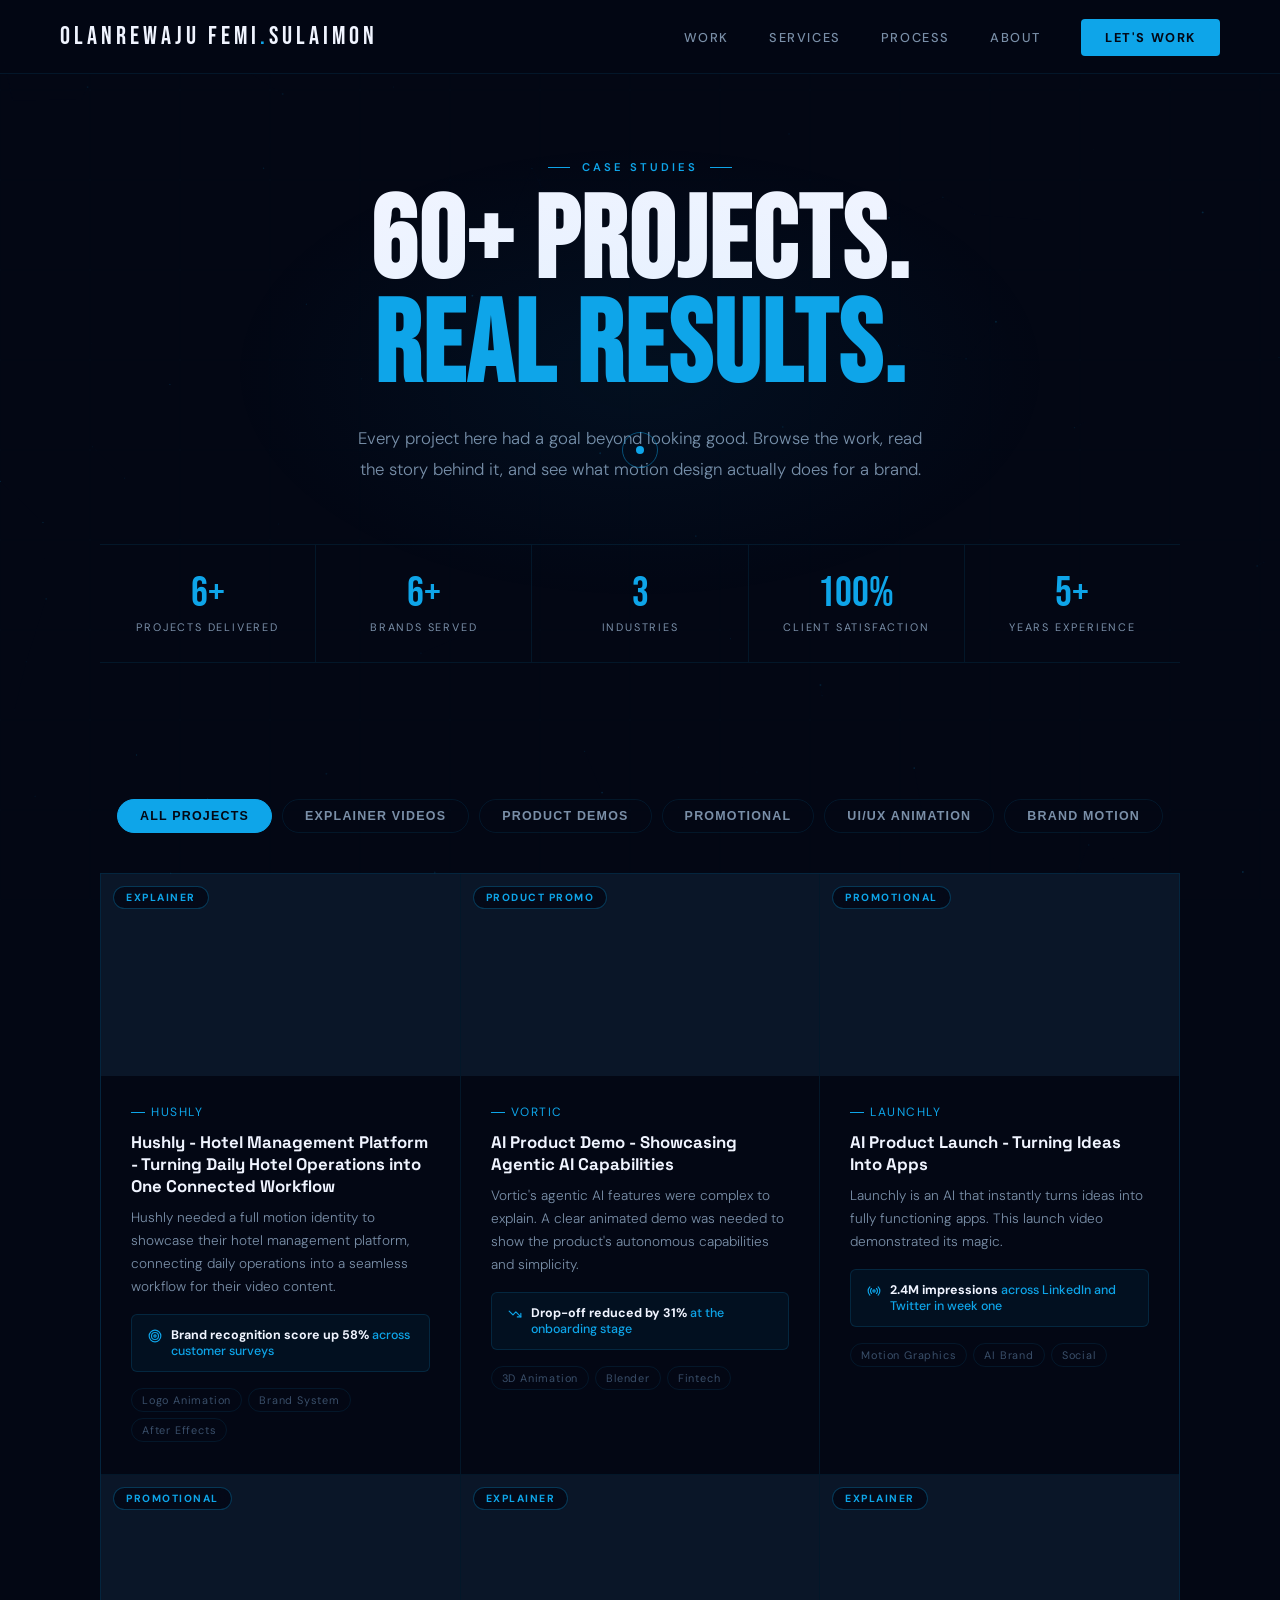
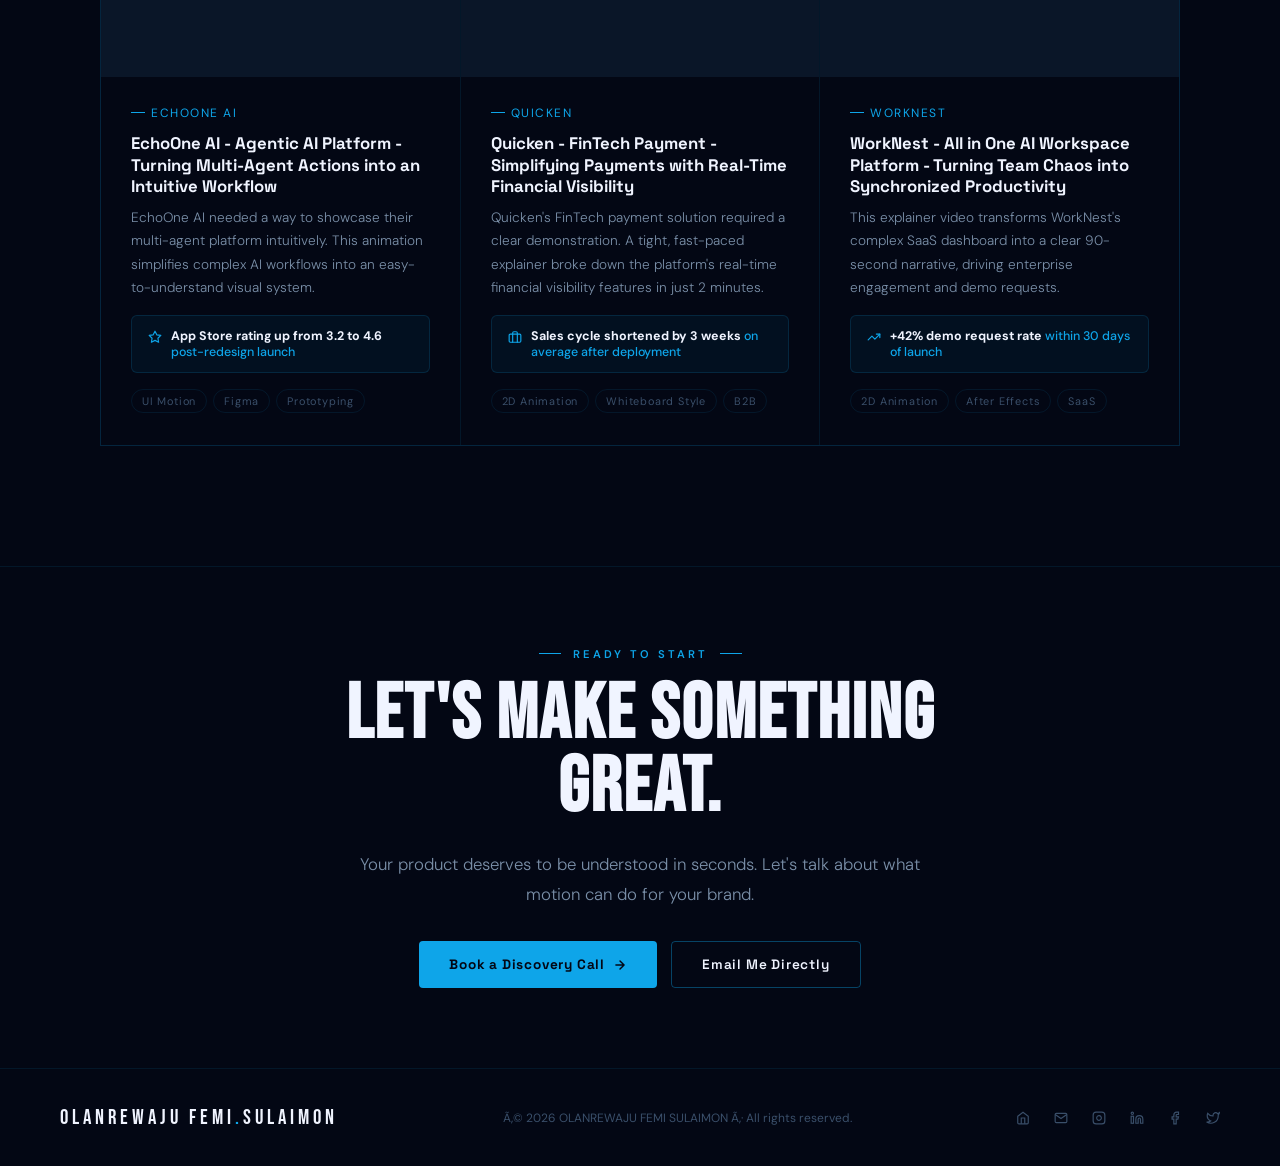
==== portfolio/index.html @ 584c46ac "Fix mojibake encoding characters across the site" ====
<!DOCTYPE html>
<html lang="en">

<head>
  <meta charset="UTF-8">
  <meta name="viewport" content="width=device-width, initial-scale=1.0">
  <title>MOTION GRAPHICS PORTFOLIO Ã¢â‚¬” OLANREWAJU FEMI SULAIMON | LAGOS, NIGERIA & AFRICA 2D & 3D ANIMATION CASE STUDIES</title>
  <meta name="description"
    content="Explore 60+ motion graphics projects by OLANREWAJU FEMI SULAIMON in Lagos, Nigeria and Africa. Case studies for explainer videos, product demos, UI/UX animation, and brand motion design for Fintech, SaaS, and AI companies.">
  <meta name="keywords"
    content="motion graphics portfolio Lagos, motion graphics portfolio Nigeria, motion graphics portfolio Africa, 2D animation, 3D animation, motion graphics for Fintech, motion graphics for SaaS, brand motion design, explainer videos, product demos, UI/UX animation">
  <meta name="author" content="OLANREWAJU FEMI SULAIMON">
  <meta name="robots" content="index, follow">
  <meta name="geo.region" content="NG-LAG">
  <meta name="geo.placename" content="Lagos, Nigeria">
  <link rel="canonical" href="https://lanrysot.github.io/literate-dollop/portfolio.html">
  <link rel="shortcut icon" href="./IMG_4387.PNG" type="image/x-icon">
  <link rel="dns-prefetch" href="//www.youtube.com">
  <link rel="dns-prefetch" href="//lanrysot.github.io/literate-dollop">
  <link rel="stylesheet" href="project-css.css?v=7">

  <!-- Open Graph / Facebook -->
  <meta property="og:type" content="website">
  <meta property="og:url" content="https://lanrysot.github.io/literate-dollop/portfolio.html">
  <meta property="og:title" content="MOTION GRAPHICS PORTFOLIO Ã¢â‚¬” OLANREWAJU FEMI SULAIMON | LAGOS, NIGERIA & AFRICA">
  <meta property="og:description"
    content="Explore 60+ motion graphics projects by OLANREWAJU FEMI SULAIMON in Lagos, Nigeria and Africa. Case studies for Fintech, SaaS, and AI brands.">
  <meta property="og:site_name" content="OLANREWAJU FEMI SULAIMON">
  <meta property="og:image" content="https://lanrysot.github.io/literate-dollop/IMG_4387.PNG">

  <!-- Twitter -->
  <meta property="twitter:card" content="summary_large_image">
  <meta property="twitter:url" content="https://lanrysot.github.io/literate-dollop/portfolio.html">
  <meta property="twitter:title" content="MOTION GRAPHICS PORTFOLIO Ã¢â‚¬” OLANREWAJU FEMI SULAIMON | LAGOS, NIGERIA & AFRICA">
  <meta property="twitter:description"
    content="Explore 60+ motion graphics case studies by OLANREWAJU FEMI SULAIMON, Lagos Nigeria and Africa. 2D & 3D animation for Fintech, SaaS, and AI brands.">
  <meta property="twitter:image" content="https://lanrysot.github.io/literate-dollop/IMG_4387.PNG">
  <meta property="twitter:site" content="@olanrewajusulaimon">
  <script type="application/ld+json">
  {
    "@context": "https://schema.org",
    "@type": "CollectionPage",
    "name": "Motion Graphics Portfolio Ã¢â‚¬” OLANREWAJU FEMI SULAIMON",
    "url": "https://lanrysot.github.io/literate-dollop/portfolio.html",
    "description": "Explore 60+ motion graphics projects by OLANREWAJU FEMI SULAIMON in Lagos, Nigeria and Africa. Case studies for explainer videos, product demos, UI/UX animation, and brand motion design for Fintech, SaaS, and AI companies."
  }
  </script>
</head>

<body>

  <div id="cd"></div>
  <div id="cr"></div>
  <canvas id="bgc"></canvas>

  <!-- NAV -->
  <nav>
    <a class='logo' href='/'>OLANREWAJU FEMI<em>.</em>SULAIMON</a>
    <ul class="nav-ul">
      <li><a href='/#work'>Work</a></li>
      <li><a href='/#services'>Services</a></li>
      <li><a href='/#process'>Process</a></li>
      <li><a href='/#about'>About</a></li>
      <li><a class='ncta' href='/#cta'>Let's Work</a></li>
    </ul>
    <button class="mobile-menu-btn" id="mobileMenuBtn">
      <span></span>
      <span></span>
      <span></span>
    </button>
  </nav>

  <!-- MOBILE MENU -->
  <div class="mobile-menu" id="mobileMenu">
    <div class="mobile-menu-inner">
      <a class='mobile-logo' href='/'>OLANREWAJU FEMI<em>.</em>SULAIMON</a>
      <ul class="mobile-nav-ul">
        <li><a href='/#work'>Work</a></li>
        <li><a href='/#services'>Services</a></li>
        <li><a href='/#process'>Process</a></li>
        <li><a href='/#about'>About</a></li>
        <li><a class='ncta' href='/#cta'>Let's Work</a></li>
      </ul>
    </div>
  </div>

  <!-- HERO -->
  <section id="phero">
    <div class="wrap">
      <div class="eye rv">Case Studies</div>
      <h1 class="phero-h rv d1">60+ Projects.<br><span class="ac">Real Results.</span></h1>
      <p class="phero-sub rv d2">Every project here had a goal beyond looking good. Browse the work, read the story
        behind it, and see what motion design actually does for a brand.</p>
      <div class="pstats rv d3">
        <div class="pstat"><span class="pstat-n" data-to="6" data-suf="+">0+</span><span class="pstat-l">Projects
            Delivered</span></div>
        <div class="pstat"><span class="pstat-n" data-to="6" data-suf="+">0+</span><span class="pstat-l">Brands
            Served</span></div>
        <div class="pstat"><span class="pstat-n" data-to="3" data-suf="">0</span><span class="pstat-l">Industries</span>
        </div>
        <div class="pstat"><span class="pstat-n" data-to="100" data-suf="%">0%</span><span class="pstat-l">Client
            Satisfaction</span></div>
        <div class="pstat"><span class="pstat-n" data-to="5" data-suf="+">0+</span><span class="pstat-l">Years
            Experience</span></div>
      </div>
    </div>
  </section>

  <!-- FILTERS -->
  <section id="filters">
    <div class="wrap">
      <div class="filter-row">
        <button class="ftag on" data-filter="all">All Projects</button>
        <button class="ftag" data-filter="explainer">Explainer Videos</button>
        <button class="ftag" data-filter="product">Product Demos</button>
        <button class="ftag" data-filter="promo">Promotional</button>
        <button class="ftag" data-filter="uiux">UI/UX Animation</button>
        <button class="ftag" data-filter="brand">Brand Motion</button>
      </div>
    </div>
  </section>

  <!-- GRID -->
  <section id="pgrid">
    <div class="wrap">
      <div class="grid" id="cardGrid">

        <!-- CARD 1 -->
        <div class="pcard rv" data-cat="explainer" data-id="0">
          <div class="pcard-thumb">
            <iframe width="100%" height="100%" src="https://www.youtube.com/embed/8qqgFdPYB-8"
              title="OLANREWAJU FEMI SULAIMON Motion Graphics Project" frameborder="0"
              allow="accelerometer; autoplay; clipboard-write; encrypted-media; gyroscope; picture-in-picture; web-share"
              allowfullscreen></iframe>
            <span class="pcard-cat">Explainer</span>
            <div class="pcard-overlay">
              <div class="view-btn">View Case Study <svg width="14" height="14" viewBox="0 0 24 24" fill="none"
                  stroke="currentColor" stroke-width="2.5" stroke-linecap="round" stroke-linejoin="round">
                  <path d="M5 12h14M12 5l7 7-7 7" />
                </svg></div>
            </div>
          </div>
          <div class="pcard-body">
            <p class="pcard-client">Hushly</p>
            <h3 class="pcard-title">Hushly - Hotel Management Platform - Turning Daily Hotel Operations into One Connected Workflow</h3>
            <p class="pcard-desc">Hushly needed a full motion identity to showcase their hotel management platform, connecting daily operations into a seamless workflow for their video content.</p>
            <div class="pcard-result"><svg viewBox="0 0 24 24" width="14" height="14" fill="none" stroke="currentColor"
                stroke-width="2" stroke-linecap="round" stroke-linejoin="round">
                <circle cx="12" cy="12" r="10" />
                <circle cx="12" cy="12" r="6" />
                <circle cx="12" cy="12" r="2" />
              </svg><span><strong>Brand recognition score up 58%</strong> across customer surveys</span></div>
            <div class="pcard-tags"><span class="ptag">Logo Animation</span><span class="ptag">Brand System</span><span
                class="ptag">After Effects</span></div>
          </div>
        </div>

        <!-- CARD 2 -->
        <div class="pcard rv d1" data-cat="product" data-id="1">
          <div class="pcard-thumb">
            <iframe width="100%" height="100%" src="https://www.youtube.com/embed/qTlMXHLpK5s"
              title="OLANREWAJU FEMI SULAIMON Motion Graphics Project" frameborder="0"
              allow="accelerometer; autoplay; clipboard-write; encrypted-media; gyroscope; picture-in-picture; web-share"
              allowfullscreen></iframe>
            <span class="pcard-cat">Product Promo</span>
            <div class="pcard-overlay">
              <div class="view-btn">View Case Study <svg width="14" height="14" viewBox="0 0 24 24" fill="none"
                  stroke="currentColor" stroke-width="2.5" stroke-linecap="round" stroke-linejoin="round">
                  <path d="M5 12h14M12 5l7 7-7 7" />
                </svg></div>
            </div>
          </div>
          <div class="pcard-body">
            <p class="pcard-client">Vortic</p>
            <h3 class="pcard-title">AI Product Demo - Showcasing Agentic AI Capabilities</h3>
            <p class="pcard-desc">Vortic's agentic AI features were complex to explain. A clear animated demo was needed to show the product's autonomous capabilities and simplicity.</p>
            <div class="pcard-result"><svg viewBox="0 0 24 24" width="14" height="14" fill="none" stroke="currentColor"
                stroke-width="2" stroke-linecap="round" stroke-linejoin="round">
                <polyline points="22 17 13.5 8.5 8.5 13.5 2 7" />
                <polyline points="16 17 22 17 22 11" />
              </svg><span><strong>Drop-off reduced by 31%</strong> at the onboarding stage</span></div>
            <div class="pcard-tags"><span class="ptag">3D Animation</span><span class="ptag">Blender</span><span
                class="ptag">Fintech</span></div>
          </div>
        </div>

        <!-- CARD 3 -->
        <div class="pcard rv d2" data-cat="promo" data-id="2">
          <div class="pcard-thumb">
            <iframe width="100%" height="100%" src="https://www.youtube.com/embed/GgAtYsD3Xbo"
              title="OLANREWAJU FEMI SULAIMON Motion Graphics Project" frameborder="0"
              allow="accelerometer; autoplay; clipboard-write; encrypted-media; gyroscope; picture-in-picture; web-share"
              allowfullscreen></iframe>
            <span class="pcard-cat">Promotional</span>
            <div class="pcard-overlay">
              <div class="view-btn">View Case Study <svg width="14" height="14" viewBox="0 0 24 24" fill="none"
                  stroke="currentColor" stroke-width="2.5" stroke-linecap="round" stroke-linejoin="round">
                  <path d="M5 12h14M12 5l7 7-7 7" />
                </svg></div>
            </div>
          </div>
          <div class="pcard-body">
            <p class="pcard-client">Launchly</p>
            <h3 class="pcard-title">AI Product Launch - Turning Ideas Into Apps</h3>
            <p class="pcard-desc">Launchly is an AI that instantly turns ideas into fully functioning apps. This launch video demonstrated its magic.</p>
            <div class="pcard-result"><svg viewBox="0 0 24 24" width="14" height="14" fill="none" stroke="currentColor"
                stroke-width="2" stroke-linecap="round" stroke-linejoin="round">
                <circle cx="12" cy="12" r="2" />
                <path
                  d="M16.24 7.76a6 6 0 0 1 0 8.49m-8.48-.01a6 6 0 0 1 0-8.49m11.31-2.82a10 10 0 0 1 0 14.14m-14.14 0a10 10 0 0 1 0-14.14" />
              </svg><span><strong>2.4M impressions</strong> across LinkedIn and Twitter in week one</span></div>
            <div class="pcard-tags"><span class="ptag">Motion Graphics</span><span class="ptag">AI Brand</span><span
                class="ptag">Social</span></div>
          </div>
        </div>

        <!-- CARD 4 -->
        <div class="pcard rv d3" data-cat="promo" data-id="3">
          <div class="pcard-thumb">
            <iframe width="100%" height="100%" src="https://www.youtube.com/embed/sg-ql8fGzgY"
              title="OLANREWAJU FEMI SULAIMON Motion Graphics Project" frameborder="0"
              allow="accelerometer; autoplay; clipboard-write; encrypted-media; gyroscope; picture-in-picture; web-share"
              allowfullscreen></iframe>
            <span class="pcard-cat">Promotional</span>
            <div class="pcard-overlay">
              <div class="view-btn">View Case Study <svg width="14" height="14" viewBox="0 0 24 24" fill="none"
                  stroke="currentColor" stroke-width="2.5" stroke-linecap="round" stroke-linejoin="round">
                  <path d="M5 12h14M12 5l7 7-7 7" />
                </svg></div>
            </div>
          </div>
          <div class="pcard-body">
            <p class="pcard-client">EchoOne AI</p>
            <h3 class="pcard-title">EchoOne AI - Agentic AI Platform - Turning Multi-Agent Actions into an Intuitive Workflow</h3>
            <p class="pcard-desc">EchoOne AI needed a way to showcase their multi-agent platform intuitively. This animation simplifies complex AI workflows into an easy-to-understand visual system.</p>
            <div class="pcard-result"><svg viewBox="0 0 24 24" width="14" height="14" fill="none" stroke="currentColor"
                stroke-width="2" stroke-linecap="round" stroke-linejoin="round">
                <polygon
                  points="12 2 15.09 8.26 22 9.27 17 14.14 18.18 21.02 12 17.77 5.82 21.02 7 14.14 2 9.27 8.91 8.26 12 2" />
              </svg><span><strong>App Store rating up from 3.2 to 4.6</strong> post-redesign launch</span></div>
            <div class="pcard-tags"><span class="ptag">UI Motion</span><span class="ptag">Figma</span><span
                class="ptag">Prototyping</span></div>
          </div>
        </div>

        <!-- CARD 5 -->
        <div class="pcard rv d4" data-cat="explainer" data-id="4">
          <div class="pcard-thumb">
            <iframe width="100%" height="100%" src="https://www.youtube.com/embed/6MFHlMs1VDI"
              title="OLANREWAJU FEMI SULAIMON Motion Graphics Project" frameborder="0"
              allow="accelerometer; autoplay; clipboard-write; encrypted-media; gyroscope; picture-in-picture; web-share"
              allowfullscreen></iframe>
            <span class="pcard-cat">Explainer</span>
            <div class="pcard-overlay">
              <div class="view-btn">View Case Study <svg width="14" height="14" viewBox="0 0 24 24" fill="none"
                  stroke="currentColor" stroke-width="2.5" stroke-linecap="round" stroke-linejoin="round">
                  <path d="M5 12h14M12 5l7 7-7 7" />
                </svg></div>
            </div>
          </div>
          <div class="pcard-body">
            <p class="pcard-client">Quicken</p>
            <h3 class="pcard-title">Quicken - FinTech Payment - Simplifying Payments with Real-Time Financial Visibility</h3>
            <p class="pcard-desc">Quicken's FinTech payment solution required a clear demonstration. A tight, fast-paced explainer broke down the platform's real-time financial visibility features in just 2 minutes.</p>
            <div class="pcard-result"><svg viewBox="0 0 24 24" width="14" height="14" fill="none" stroke="currentColor"
                stroke-width="2" stroke-linecap="round" stroke-linejoin="round">
                <rect x="2" y="7" width="20" height="14" rx="2" />
                <path d="M16 21V5a2 2 0 0 0-2-2h-4a2 2 0 0 0-2 2v16" />
              </svg><span><strong>Sales cycle shortened by 3 weeks</strong> on average after deployment</span></div>
            <div class="pcard-tags"><span class="ptag">2D Animation</span><span class="ptag">Whiteboard
                Style</span><span class="ptag">B2B</span></div>
          </div>
        </div>

        <!-- CARD 6 -->
        <div class="pcard rv d5" data-cat="explainer" data-id="5">
          <div class="pcard-thumb">
            <iframe width="100%" height="100%" src="https://www.youtube.com/embed/YomVRgUijFU"
              title="OLANREWAJU FEMI SULAIMON Motion Graphics Project" frameborder="0"
              allow="accelerometer; autoplay; clipboard-write; encrypted-media; gyroscope; picture-in-picture; web-share"
              allowfullscreen></iframe>
            <span class="pcard-cat">Explainer</span>
            <div class="pcard-overlay">
              <div class="view-btn">View Case Study <svg width="14" height="14" viewBox="0 0 24 24" fill="none"
                  stroke="currentColor" stroke-width="2.5" stroke-linecap="round" stroke-linejoin="round">
                  <path d="M5 12h14M12 5l7 7-7 7" />
                </svg></div>
            </div>
          </div>
          <div class="pcard-body">
            <p class="pcard-client">WorkNest</p>
            <h3 class="pcard-title">WorkNest - All in One AI Workspace Platform - Turning Team Chaos into Synchronized Productivity</h3>
            <p class="pcard-desc">This explainer video transforms WorkNest's complex SaaS dashboard into a clear
              90-second
              narrative, driving enterprise engagement and demo requests.</p>
            <div class="pcard-result"><svg viewBox="0 0 24 24" width="14" height="14" fill="none" stroke="currentColor"
                stroke-width="2" stroke-linecap="round" stroke-linejoin="round">
                <polyline points="22 7 13.5 15.5 8.5 10.5 2 17" />
                <polyline points="16 7 22 7 22 13" />
              </svg><span><strong>+42% demo request rate</strong> within 30 days of launch</span></div>
            <div class="pcard-tags"><span class="ptag">2D Animation</span><span class="ptag">After Effects</span><span
                class="ptag">SaaS</span></div>
          </div>
        </div>

      </div>
    </div>
    </div>
  </section>

  <!-- CTA STRIP -->
  <section style="position:relative;z-index:10;padding:80px 0;text-align:center;border-top:1px solid var(--b)">
    <div class="wrap">
      <div class="eye rv">Ready to Start</div>
      <h2 class="rv d1"
        style="font-family:'Bebas Neue',Impact,sans-serif;font-size:clamp(3rem,6vw,6rem);line-height:.95;letter-spacing:2px;margin:18px 0 24px">
        Let's make something<br><span class="ac">great.</span></h2>
      <p class="rv d2"
        style="font-size:1.05rem;color:var(--tm);max-width:580px;margin:0 auto 32px;line-height:1.8;font-weight:300;">
        Your product deserves to be understood in seconds. Let's talk about what motion can do for your brand.</p>
      <div class="rv d3" style="display:flex;gap:14px;justify-content:center;flex-wrap:wrap">
        <a href="https://cal.com/OLANREWAJU-SULAIMON" target="_blank" class="btn-p">
          Book a Discovery Call
          <svg width="14" height="14" viewBox="0 0 24 24" fill="none" stroke="currentColor" stroke-width="2.5"
            stroke-linecap="round" stroke-linejoin="round">
            <path d="M5 12h14M12 5l7 7-7 7" />
          </svg>
        </a>
        <a href="mailto:olanrewajusulaimon3@gmail.com" class="btn-g">Email Me Directly</a>
      </div>
    </div>
  </section>

  <footer>
    <a href="OLANREWAJU-SULAIMON.html" class="flogo">OLANREWAJU FEMI<em>.</em>SULAIMON</a>
    <p class="fcopy">Ã‚© 2026 OLANREWAJU FEMI SULAIMON Ã‚· All rights reserved.</p>

    <div class="flinks">
      <a href='/' title='Home'>
        <svg width="14" height="14" viewBox="0 0 24 24" fill="none" stroke="currentColor" stroke-width="2">
          <path d="M3 9l9-7 9 7v11a2 2 0 0 1-2 2H5a2 2 0 0 1-2-2z" />
          <polyline points="9,22 9,12 15,12 15,22" />
        </svg>
      </a>
      <a href="mailto:olanrewajusulaimon3@gmail.com" title="Email">
        <svg width="14" height="14" viewBox="0 0 24 24" fill="none" stroke="currentColor" stroke-width="2">
          <path d="M4 4h16c1.1 0 2 .9 2 2v12c0 1.1-.9 2-2 2H4c-1.1 0-2-.9-2-2V6c0-1.1.9-2 2-2z" />
          <polyline points="22,6 12,13 2,6" />
        </svg>
      </a>
      <a href="https://www.instagram.com/OLANREWAJU SULAIMON_/" target="_blank" title="Instagram">
        <svg width="14" height="14" viewBox="0 0 24 24" fill="none" stroke="currentColor" stroke-width="2">
          <rect x="2" y="2" width="20" height="20" rx="5" ry="5" />
          <path d="m16 11.37A4 4 0 1112.63 8 4 4 0 0116 11.37z" />
          <line x1="17.5" y1="6.5" x2="17.51" y2="6.5" />
        </svg>
      </a>
      <a href="https://ng.linkedin.com/in/OLANREWAJU-SULAIMON-ab044a273" target="_blank" title="LinkedIn">
        <svg width="14" height="14" viewBox="0 0 24 24" fill="none" stroke="currentColor" stroke-width="2">
          <path d="M16 8a6 6 0 0 1 6 6v7h-4v-7a2 2 0 0 0-2-2 2 2 0 0 0-2 2v7h-4v-7a6 6 0 0 1 6-6z" />
          <rect x="2" y="9" width="4" height="12" />
          <circle cx="4" cy="4" r="2" />
        </svg>
      </a>
      <a href="https://www.facebook.com/100069894327069/" target="_blank" title="Facebook">
        <svg width="14" height="14" viewBox="0 0 24 24" fill="none" stroke="currentColor" stroke-width="2">
          <path d="M18 2h-3a5 5 0 0 0-5 5v3H7v4h3v8h4v-8h3l1-4h-4V7a1 1 0 0 1 1-1h3z" />
        </svg>
      </a>
      <a href="https://x.com/OLANREWAJU SULAIMON_" target="_blank" title="Twitter">
        <svg width="14" height="14" viewBox="0 0 24 24" fill="none" stroke="currentColor" stroke-width="2">
          <path
            d="M23 3a10.9 10.9 0 0 1-3.14 1.53 4.48 4.48 0 0 0-7.86 3v1A10.66 10.66 0 0 1 3 4s-4 9 5 13a11.64 11.64 0 0 1-7 2c9 5 20 0 20-11.5a4.5 4.5 0 0 0-.08-.83A7.72 7.72 0 0 0 23 3z" />
        </svg>
      </a>
    </div>



  </footer>

  <!-- CASE STUDY MODAL -->
  <div id="modal-bg">
    <div id="modal">
      <button class="modal-close" id="modalClose">
        <svg viewBox="0 0 24 24">
          <line x1="18" y1="6" x2="6" y2="18" />
          <line x1="6" y1="6" x2="18" y2="18" />
        </svg>
      </button>
      <div class="modal-visual" id="modalVisual">
        <span class="mvc tl"></span><span class="mvc tr"></span>
        <span class="mvc bl"></span><span class="mvc br"></span>
        <div class="modal-vis-ph" id="modalVisPh">
          <div class="modal-play" id="modalPlay">
            <svg viewBox="0 0 24 24">
              <polygon points="5 3 19 12 5 21 5 3" />
            </svg>
          </div>
          <p class="modal-vis-label">Project Preview Ã¢â‚¬” Replace with actual video</p>
        </div>
      </div>
      <div class="modal-content">
        <div class="modal-cat-row">
          <span class="modal-cat" id="mCat">Category</span>
          <span class="modal-client-tag" id="mClient">Client</span>
        </div>
        <h2 class="modal-title" id="mTitle">Project Title</h2>
        <p class="modal-tagline" id="mTagline">Project description</p>
        <div class="modal-grid" id="mSections"></div>

        <div class="ba-wrap">
          <p class="ba-title">Before &amp; After</p>
          <div class="ba-grid">
            <div class="ba-card before">
              <div class="ba-head"><svg viewBox="0 0 24 24">
                  <circle cx="12" cy="12" r="10" />
                  <line x1="15" y1="9" x2="9" y2="15" />
                  <line x1="9" y1="9" x2="15" y2="15" />
                </svg>Before</div>
              <p class="ba-text" id="mBefore">Ã¢â‚¬”</p>
            </div>
            <div class="ba-card after">
              <div class="ba-head"><svg viewBox="0 0 24 24">
                  <polyline points="20 6 9 17 4 12" />
                </svg>After</div>
              <p class="ba-text" id="mAfter">Ã¢â‚¬”</p>
            </div>
          </div>
        </div>

        <div class="results-wrap">
          <p class="ba-title">Key Results</p>
          <div class="results-grid" id="mResults"></div>
        </div>

        <div style="margin-bottom:24px">
          <p class="ba-title">Tools Used</p>
          <div class="tools-row" id="mTools"></div>
        </div>

        <div class="modal-footer">
          <a href="https://cal.com/OLANREWAJU-SULAIMON" target="_blank" class="btn-p">
            Book a Call Now
            <svg width="14" height="14" viewBox="0 0 24 24" fill="none" stroke="currentColor" stroke-width="2.5"
              stroke-linecap="round" stroke-linejoin="round">
              <path d="M18 13v6a2 2 0 01-2 2H5a2 2 0 01-2-2V8a2 2 0 012-2h6M15 3h6v6M10 14L21 3" />
            </svg>
          </a>
          <!-- <a href="mailto:olanrewajusulaimon3@gmail.com" class="btn-g">Start a Similar Project</a> -->
        </div>
      </div>
    </div>
  </div>

  <script src="./project-script.js?v=5" defer></script>
</body>

</html>
---- portfolio/project-css.css ----
@import url('https://fonts.googleapis.com/css2?family=Bebas+Neue&family=Space+Grotesk:wght@400;500;600;700&family=DM+Sans:wght@300;400;500&display=swap');

:root {
  --bg: #030714;
  --bg2: #0a1628;
  --bg3: #071122;
  --ac: #0ea5e9;
  --acg: rgba(14, 165, 233, .12);
  --acgs: rgba(14, 165, 233, .3);
  --tp: #f0f4ff;
  --tm: #7a8fa8;
  --td: #3a4f6a;
  --b: rgba(14, 165, 233, .1);
  --bh: rgba(14, 165, 233, .38);
}

*,
*::before,
*::after {
  margin: 0;
  padding: 0;
  box-sizing: border-box
}

html {
  scroll-behavior: smooth
}

body {
  background: var(--bg);
  color: var(--tp);
  font-family: 'DM Sans', 'Segoe UI', system-ui, sans-serif;
  overflow-x: hidden;
  cursor: none
}

body::before {
  content: '';
  display: block;
  position: fixed;
  top: 0;
  left: 0;
  width: 100%;
  height: 100%;
  opacity: .7;

  background: url('./noise.webp');
  background-repeat: repeat;
  background-size: 257px auto;
  pointer-events: none;
  z-index: 999;
}

/* CURSOR */
#cd {
  width: 8px;
  height: 8px;
  background: var(--ac);
  border-radius: 50%;
  position: fixed;
  top: 0;
  left: 0;
  pointer-events: none;
  z-index: 9999;
  will-change: transform
}

#cr {
  width: 36px;
  height: 36px;
  border: 1.5px solid rgba(14, 165, 233, .45);
  border-radius: 50%;
  position: fixed;
  top: 0;
  left: 0;
  pointer-events: none;
  z-index: 9998;
  will-change: transform;
  transition: width .25s, height .25s, border-color .25s
}

#cr.big {
  width: 58px;
  height: 58px;
  border-color: var(--ac)
}

/* CANVAS */
#bgc {
  position: fixed;
  inset: 0;
  z-index: 0;
  pointer-events: none;
  opacity: .5
}

/* NAV */
nav {
  position: fixed;
  top: 0;
  left: 0;
  right: 0;
  z-index: 200;
  padding: 22px 60px;
  display: flex;
  align-items: center;
  justify-content: space-between;
  background: rgba(3, 7, 20, .92);
  backdrop-filter: blur(18px);
  border-bottom: 1px solid var(--b)
}

.logo {
  font-family: 'Bebas Neue', Impact, sans-serif;
  font-size: 1.55rem;
  letter-spacing: 4px;
  color: var(--tp);
  text-decoration: none
}

.logo em {
  color: var(--ac);
  font-style: normal
}

.nav-ul {
  display: flex;
  gap: 40px;
  list-style: none;
  align-items: center
}

.nav-ul a {
  color: var(--tm);
  text-decoration: none;
  font-size: .8rem;
  font-weight: 500;
  letter-spacing: 1.6px;
  text-transform: uppercase;
  transition: color .25s;
  position: relative
}

.nav-ul a::after {
  content: '';
  position: absolute;
  bottom: -4px;
  left: 0;
  right: 0;
  height: 1px;
  background: var(--ac);
  transform: scaleX(0);
  transition: transform .25s
}

.nav-ul a:hover,
.nav-ul a.active {
  color: var(--tp)
}

.nav-ul a:hover::after,
.nav-ul a.active::after {
  transform: scaleX(1)
}

.ncta {
  background: var(--ac) !important;
  color: #030714 !important;
  padding: 10px 24px !important;
  border-radius: 4px;
  font-weight: 700 !important
}

/* MOBILE MENU */
.mobile-menu-btn {
  display: none;
  flex-direction: column;
  gap: 4px;
  background: none;
  border: none;
  cursor: pointer;
  padding: 8px;
  z-index: 201;
}

.mobile-menu-btn span {
  width: 24px;
  height: 2px;
  background: var(--tp);
  transition: all 0.3s ease;
  transform-origin: center;
}

.mobile-menu-btn.active span:nth-child(1) {
  transform: rotate(45deg) translate(6px, 6px);
}

.mobile-menu-btn.active span:nth-child(2) {
  opacity: 0;
}

.mobile-menu-btn.active span:nth-child(3) {
  transform: rotate(-45deg) translate(6px, -6px);
}

.mobile-menu {
  position: fixed;
  top: 0;
  left: 0;
  width: 100%;
  height: 100vh;
  background: rgba(3, 7, 20, .98);
  backdrop-filter: blur(20px);
  z-index: 199;
  display: flex;
  align-items: center;
  justify-content: center;
  transform: translateX(100%);
  transition: transform 0.4s cubic-bezier(0.4, 0, 0.2, 1);
  opacity: 0;
  visibility: hidden;
}

.mobile-menu.active {
  transform: translateX(0);
  opacity: 1;
  visibility: visible;
}

.mobile-menu-inner {
  text-align: center;
  max-width: 300px;
  width: 100%;
}

.mobile-logo {
  font-family: 'Bebas Neue', Impact, sans-serif;
  font-size: 2rem;
  letter-spacing: 4px;
  color: var(--tp);
  text-decoration: none;
  margin-bottom: 40px;
  display: block;
  animation: slideDown 0.5s ease-out 0.2s both;
}

.mobile-logo em {
  color: var(--ac);
  font-style: normal;
}

.mobile-nav-ul {
  list-style: none;
  padding: 0;
}

.mobile-nav-ul li {
  margin: 20px 0;
  animation: slideIn 0.5s ease-out both;
}

.mobile-nav-ul li:nth-child(1) {
  animation-delay: 0.3s;
}

.mobile-nav-ul li:nth-child(2) {
  animation-delay: 0.4s;
}

.mobile-nav-ul li:nth-child(3) {
  animation-delay: 0.5s;
}

.mobile-nav-ul li:nth-child(4) {
  animation-delay: 0.6s;
}

.mobile-nav-ul li:nth-child(5) {
  animation-delay: 0.7s;
}

.mobile-nav-ul a {
  color: var(--tm);
  text-decoration: none;
  font-size: 1.1rem;
  font-weight: 500;
  letter-spacing: 1px;
  text-transform: uppercase;
  transition: color 0.3s ease;
  position: relative;
  display: inline-block;
}

.mobile-nav-ul a:hover,
.mobile-nav-ul a.active {
  color: var(--tp);
}

.mobile-nav-ul a::after {
  content: '';
  position: absolute;
  bottom: -4px;
  left: 0;
  right: 0;
  height: 2px;
  background: var(--ac);
  transform: scaleX(0);
  transition: transform 0.3s ease;
}

.mobile-nav-ul a:hover::after,
.mobile-nav-ul a.active::after {
  transform: scaleX(1);
}

.mobile-nav-ul .ncta {
  background: var(--ac);
  color: #030714;
  padding: 12px 28px;
  border-radius: 6px;
  font-weight: 700;
  margin-top: 20px;
  display: inline-block;
}

@keyframes slideDown {
  from {
    opacity: 0;
    transform: translateY(-30px);
  }

  to {
    opacity: 1;
    transform: translateY(0);
  }
}

@keyframes slideIn {
  from {
    opacity: 0;
    transform: translateX(-20px);
  }

  to {
    opacity: 1;
    transform: translateX(0);
  }
}

.ncta:hover {
  box-shadow: 0 0 26px rgba(14, 165, 233, .55) !important
}

.ncta::after {
  display: none !important
}

/* LAYOUT */
.wrap {
  max-width: 1200px;
  margin: 0 auto;
  padding: 0 60px
}

/* HERO BANNER */
#phero {
  position: relative;
  z-index: 10;
  padding: 160px 0 80px;
  text-align: center;
  overflow: hidden
}

#phero::before {
  content: '';
  position: absolute;
  width: 900px;
  height: 500px;
  background: radial-gradient(ellipse, rgba(14, 165, 233, .06), transparent 65%);
  top: 50%;
  left: 50%;
  transform: translate(-50%, -50%);
  pointer-events: none
}

.eye {
  font-size: .7rem;
  font-weight: 600;
  letter-spacing: 3px;
  text-transform: uppercase;
  color: var(--ac);
  display: flex;
  align-items: center;
  justify-content: center;
  gap: 12px;
  margin-bottom: 18px
}

.eye::before {
  content: '';
  width: 22px;
  height: 1px;
  background: var(--ac)
}

.eye::after {
  content: '';
  width: 22px;
  height: 1px;
  background: var(--ac)
}

.phero-h {
  font-family: 'Bebas Neue', Impact, sans-serif;
  font-size: clamp(4rem, 9vw, 9rem);
  line-height: .9;
  letter-spacing: 2px;
  color: var(--tp);
  margin-bottom: 24px
}

.phero-h .ac {
  color: var(--ac)
}

.phero-sub {
  font-size: 1.05rem;
  color: var(--tm);
  max-width: 580px;
  margin: 0 auto;
  line-height: 1.8;
  font-weight: 300
}

/* STATS STRIP */
.pstats {
  display: flex;
  gap: 0;
  border-top: 1px solid var(--b);
  border-bottom: 1px solid var(--b);
  margin-top: 60px;
  position: relative;
  z-index: 10
}

.pstat {
  flex: 1;
  padding: 28px 20px;
  text-align: center;
  border-right: 1px solid var(--b)
}

.pstat:last-child {
  border-right: none
}

.pstat-n {
  font-family: 'Bebas Neue', Impact, sans-serif;
  font-size: 2.6rem;
  color: var(--ac);
  line-height: 1;
  display: block
}

.pstat-l {
  font-size: .68rem;
  color: var(--tm);
  letter-spacing: 1.8px;
  text-transform: uppercase;
  margin-top: 6px;
  display: block
}

/* FILTERS */
#filters {
  position: relative;
  z-index: 10;
  padding: 56px 0 40px
}

.filter-row {
  display: flex;
  gap: 10px;
  flex-wrap: wrap;
  align-items: center;
  justify-content: center
}

.ftag {
  padding: 9px 22px;
  border: 1px solid var(--b);
  border-radius: 100px;
  font-size: .78rem;
  font-weight: 600;
  letter-spacing: 1px;
  color: var(--tm);
  background: transparent;
  cursor: none;
  transition: all .25s;
  letter-spacing: 1.2px;
  text-transform: uppercase
}

.ftag:hover {
  border-color: var(--bh);
  color: var(--tp)
}

.ftag.on {
  background: var(--ac);
  border-color: var(--ac);
  color: #030714
}

/* GRID */
#pgrid {
  position: relative;
  z-index: 10;
  padding-bottom: 120px
}

.grid {
  display: grid;
  grid-template-columns: repeat(3, 1fr);
  gap: 1px;
  background: var(--b);
  border: 1px solid var(--b)
}

/* PROJECT CARD */
.pcard {
  background: var(--bg);
  position: relative;
  overflow: hidden;
  cursor: none;
  transition: background .35s
}

.pcard:hover {
  background: var(--bg3)
}

.pcard-thumb {
  position: relative;
  aspect-ratio: 16/9;
  overflow: hidden;
  background: var(--bg2)
}

.pcard-thumb-ph {
  position: absolute;
  inset: 0;
  display: flex;
  align-items: center;
  justify-content: center;
  background: linear-gradient(145deg, var(--bg2), var(--bg3))
}

.pcard-thumb-ph::before {
  content: '';
  position: absolute;
  inset: 0;
  background-image: linear-gradient(rgba(14, 165, 233, .03) 1px, transparent 1px), linear-gradient(90deg, rgba(14, 165, 233, .03) 1px, transparent 1px);
  background-size: 40px 40px
}

.thumb-icon {
  width: 52px;
  height: 52px;
  border: 1px solid rgba(14, 165, 233, .2);
  border-radius: 50%;
  display: flex;
  align-items: center;
  justify-content: center;
  position: relative;
  z-index: 1
}

.thumb-icon svg {
  width: 22px;
  height: 22px;
  stroke: var(--ac);
  stroke-width: 1.5;
  fill: none;
  stroke-linecap: round;
  stroke-linejoin: round
}

/* hover overlay */
.pcard-overlay {
  position: absolute;
  inset: 0;
  background: rgba(3, 7, 20, .85);
  display: flex;
  align-items: center;
  justify-content: center;
  opacity: 0;
  transition: opacity .35s;
  backdrop-filter: blur(4px)
}

.pcard:hover .pcard-overlay {
  opacity: 1
}

.view-btn {
  display: inline-flex;
  align-items: center;
  gap: 8px;
  background: var(--ac);
  color: #030714;
  padding: 12px 24px;
  border-radius: 4px;
  font-family: 'Space Grotesk', system-ui, sans-serif;
  font-size: .82rem;
  font-weight: 700;
  letter-spacing: .8px;
  transform: translateY(8px);
  transition: transform .35s
}

.pcard:hover .view-btn {
  transform: translateY(0)
}

/* card category tag */
.pcard-cat {
  position: absolute;
  top: 12px;
  left: 12px;
  z-index: 2;
  padding: 4px 12px;
  border-radius: 100px;
  font-size: .65rem;
  font-weight: 700;
  letter-spacing: 1.5px;
  text-transform: uppercase;
  border: 1px solid rgba(14, 165, 233, .3);
  background: rgba(3, 7, 20, .8);
  color: var(--ac);
  backdrop-filter: blur(8px)
}

/* card body */
.pcard-body {
  padding: 28px 30px 32px
}

.pcard-title {
  font-family: 'Space Grotesk', system-ui, sans-serif;
  font-size: 1.05rem;
  font-weight: 800;
  color: var(--tp);
  margin-bottom: 8px;
  line-height: 1.3
}

.pcard-client {
  font-size: .75rem;
  color: var(--ac);
  letter-spacing: 1.5px;
  text-transform: uppercase;
  margin-bottom: 12px;
  display: flex;
  align-items: center;
  gap: 6px
}

.pcard-client::before {
  content: '';
  width: 14px;
  height: 1px;
  background: var(--ac)
}

.pcard-desc {
  font-size: .85rem;
  color: var(--tm);
  line-height: 1.7;
  font-weight: 300
}

.pcard-result {
  margin-top: 16px;
  padding: 12px 16px;
  background: rgba(14, 165, 233, .06);
  border: 1px solid rgba(14, 165, 233, .15);
  border-radius: 6px;
  font-size: .78rem;
  color: var(--ac);
  font-weight: 500;
  display: flex;
  align-items: flex-start;
  gap: 9px
}

.pcard-result svg {
  width: 14px;
  height: 14px;
  flex-shrink: 0;
  margin-top: 2px
}

.pcard-result strong {
  color: var(--tp)
}

/* tag chips on card */
.pcard-tags {
  display: flex;
  gap: 6px;
  flex-wrap: wrap;
  margin-top: 16px
}

.ptag {
  padding: 4px 10px;
  border: 1px solid var(--b);
  border-radius: 100px;
  font-size: .68rem;
  color: var(--td);
  letter-spacing: .8px
}

/* MODAL */
#modal-bg {
  position: fixed;
  inset: 0;
  z-index: 500;
  background: rgba(3, 7, 20, .92);
  backdrop-filter: blur(12px);
  display: none;
  align-items: flex-start;
  justify-content: center;
  padding: 40px 20px;
  overflow-y: auto
}

#modal-bg.open {
  display: flex
}

#modal {
  background: var(--bg2);
  border: 1px solid var(--bh);
  border-radius: 16px;
  width: 100%;
  max-width: 900px;
  position: relative;
  overflow: hidden;
  animation: mopen .4s cubic-bezier(.16, 1, .3, 1)
}

@keyframes mopen {
  from {
    opacity: 0;
    transform: translateY(24px)
  }

  to {
    opacity: 1;
    transform: none
  }
}

.modal-close {
  position: absolute;
  top: 20px;
  right: 20px;
  z-index: 10;
  width: 40px;
  height: 40px;
  border: 1px solid var(--bh);
  border-radius: 50%;
  display: flex;
  align-items: center;
  justify-content: center;
  background: var(--bg3);
  cursor: none;
  transition: background .25s, border-color .25s
}

.modal-close:hover {
  background: var(--ac);
  border-color: var(--ac)
}

.modal-close svg {
  width: 16px;
  height: 16px;
  stroke: var(--tm);
  stroke-width: 2;
  fill: none;
  stroke-linecap: round;
  stroke-linejoin: round;
  transition: stroke .25s
}

.modal-close:hover svg {
  stroke: #030714
}

/* modal video / thumb */
.modal-visual {
  position: relative;
  aspect-ratio: 16/9;
  background: linear-gradient(145deg, var(--bg3), #020b18);
  overflow: hidden
}

.modal-visual::before {
  content: '';
  position: absolute;
  inset: 0;
  background-image: linear-gradient(rgba(14, 165, 233, .03) 1px, transparent 1px), linear-gradient(90deg, rgba(14, 165, 233, .03) 1px, transparent 1px);
  background-size: 52px 52px;
  pointer-events: none;
}

.modal-vis-ph {
  position: absolute;
  inset: 0;
  display: flex;
  align-items: center;
  justify-content: center;
  flex-direction: column;
  gap: 14px
}

.modal-play {
  width: 70px;
  height: 70px;
  border-radius: 50%;
  background: rgba(14, 165, 233, .1);
  border: 1.5px solid rgba(14, 165, 233, .4);
  display: flex;
  align-items: center;
  justify-content: center;
  position: relative;
  z-index: 1;
  transition: background .3s, transform .3s;
  cursor: none
}

.modal-play:hover {
  background: var(--ac);
  transform: scale(1.08);
  box-shadow: 0 0 40px rgba(14, 165, 233, .5)
}

.modal-play svg {
  width: 24px;
  height: 24px;
  fill: var(--ac);
  margin-left: 4px;
  transition: fill .3s
}

.modal-play:hover svg {
  fill: #030714
}

.modal-vis-label {
  font-size: .72rem;
  color: var(--tm);
  letter-spacing: 2px;
  text-transform: uppercase;
  position: relative;
  z-index: 1
}

/* corner brackets on modal visual */
.mvc {
  position: absolute;
  width: 20px;
  height: 20px
}

.mvc.tl {
  top: 16px;
  left: 16px;
  border-top: 2px solid rgba(14, 165, 233, .35);
  border-left: 2px solid rgba(14, 165, 233, .35)
}

.mvc.tr {
  top: 16px;
  right: 16px;
  border-top: 2px solid rgba(14, 165, 233, .35);
  border-right: 2px solid rgba(14, 165, 233, .35)
}

.mvc.bl {
  bottom: 16px;
  left: 16px;
  border-bottom: 2px solid rgba(14, 165, 233, .35);
  border-left: 2px solid rgba(14, 165, 233, .35)
}

.mvc.br {
  bottom: 16px;
  right: 16px;
  border-bottom: 2px solid rgba(14, 165, 233, .35);
  border-right: 2px solid rgba(14, 165, 233, .35)
}

/* modal content */
.modal-content {
  padding: 40px 44px 48px
}

.modal-cat-row {
  display: flex;
  align-items: center;
  gap: 10px;
  margin-bottom: 16px
}

.modal-cat {
  padding: 5px 14px;
  border-radius: 100px;
  font-size: .68rem;
  font-weight: 700;
  letter-spacing: 1.5px;
  text-transform: uppercase;
  border: 1px solid rgba(14, 165, 233, .3);
  color: var(--ac)
}

.modal-client-tag {
  font-size: .72rem;
  color: var(--td);
  letter-spacing: 1.5px;
  text-transform: uppercase
}

.modal-title {
  font-family: 'Space Grotesk', system-ui, sans-serif;
  font-size: clamp(1.6rem, 3vw, 2.2rem);
  font-weight: 800;
  line-height: 1.15;
  color: var(--tp);
  margin-bottom: 12px
}

.modal-tagline {
  font-size: 1rem;
  color: var(--tm);
  line-height: 1.75;
  font-weight: 300;
  margin-bottom: 32px;
  padding-bottom: 32px;
  border-bottom: 1px solid var(--b)
}

/* 3-col brief/result/impact */
.modal-grid {
  display: grid;
  grid-template-columns: repeat(3, 1fr);
  gap: 1px;
  background: var(--b);
  border: 1px solid var(--b);
  border-radius: 8px;
  overflow: hidden;
  margin-bottom: 32px
}

.m3cell {
  background: var(--bg3);
  padding: 24px 22px
}

.m3label {
  font-size: .65rem;
  font-weight: 700;
  letter-spacing: 2.5px;
  text-transform: uppercase;
  color: var(--ac);
  margin-bottom: 10px;
  display: flex;
  align-items: center;
  gap: 8px
}

.m3label svg {
  width: 13px;
  height: 13px;
  stroke: var(--ac);
  stroke-width: 2;
  fill: none;
  stroke-linecap: round;
  stroke-linejoin: round
}

.m3val {
  font-size: .88rem;
  color: var(--tm);
  line-height: 1.7;
  font-weight: 300
}

.m3val strong {
  color: var(--tp);
  font-weight: 500
}

/* before/after */
.ba-wrap {
  margin-bottom: 32px
}

.ba-title {
  font-family: 'Space Grotesk', system-ui, sans-serif;
  font-size: .85rem;
  font-weight: 700;
  color: var(--tp);
  letter-spacing: .5px;
  margin-bottom: 16px;
  display: flex;
  align-items: center;
  gap: 10px
}

.ba-title::after {
  content: '';
  flex: 1;
  height: 1px;
  background: var(--b)
}

.ba-grid {
  display: grid;
  grid-template-columns: 1fr 1fr;
  gap: 12px
}

.ba-card {
  padding: 20px 22px;
  border-radius: 8px;
  border: 1px solid var(--b)
}

.ba-card.before {
  background: rgba(255, 80, 80, .04);
  border-color: rgba(255, 80, 80, .15)
}

.ba-card.after {
  background: rgba(14, 165, 233, .04);
  border-color: rgba(14, 165, 233, .2)
}

.ba-head {
  font-size: .65rem;
  font-weight: 700;
  letter-spacing: 2px;
  text-transform: uppercase;
  margin-bottom: 10px;
  display: flex;
  align-items: center;
  gap: 7px
}

.ba-card.before .ba-head {
  color: #f87171
}

.ba-card.after .ba-head {
  color: var(--ac)
}

.ba-head svg {
  width: 12px;
  height: 12px;
  stroke: currentColor;
  stroke-width: 2.5;
  fill: none;
  stroke-linecap: round;
  stroke-linejoin: round
}

.ba-text {
  font-size: .85rem;
  color: var(--tm);
  line-height: 1.7;
  font-weight: 300
}

/* key results */
.results-wrap {
  margin-bottom: 32px
}

.results-grid {
  display: grid;
  grid-template-columns: repeat(3, 1fr);
  gap: 12px;
  margin-top: 14px
}

.res-card {
  padding: 18px 20px;
  background: rgba(14, 165, 233, .05);
  border: 1px solid rgba(14, 165, 233, .14);
  border-radius: 8px;
  text-align: center
}

.res-num {
  font-family: 'Bebas Neue', Impact, sans-serif;
  font-size: 2.2rem;
  color: var(--ac);
  line-height: 1;
  display: block
}

.res-lbl {
  font-size: .7rem;
  color: var(--tm);
  letter-spacing: 1.2px;
  text-transform: uppercase;
  margin-top: 4px;
  display: block
}

/* tools used */
.tools-row {
  display: flex;
  flex-wrap: wrap;
  gap: 8px
}

.tool-chip {
  padding: 6px 14px;
  border: 1px solid var(--b);
  border-radius: 100px;
  font-size: .75rem;
  color: var(--tm);
  background: var(--bg3)
}

/* modal footer */
.modal-footer {
  display: flex;
  align-items: center;
  justify-content: space-between;
  padding-top: 28px;
  border-top: 1px solid var(--b)
}

.btn-p {
  background: var(--ac);
  color: #030714;
  padding: 14px 30px;
  font-family: 'Space Grotesk', system-ui, sans-serif;
  font-size: .85rem;
  font-weight: 700;
  letter-spacing: .8px;
  border-radius: 4px;
  border: none;
  cursor: none;
  text-decoration: none;
  display: inline-flex;
  align-items: center;
  gap: 8px;
  transition: box-shadow .3s, transform .2s
}

.btn-p:hover {
  box-shadow: 0 0 30px rgba(14, 165, 233, .5);
  transform: translateY(-2px)
}

.btn-g {
  background: transparent;
  color: var(--tp);
  padding: 14px 30px;
  font-family: 'Space Grotesk', system-ui, sans-serif;
  font-size: .85rem;
  font-weight: 600;
  letter-spacing: .8px;
  border-radius: 4px;
  border: 1px solid var(--bh);
  cursor: none;
  text-decoration: none;
  display: inline-flex;
  align-items: center;
  gap: 8px;
  transition: border-color .3s, background .3s, transform .2s
}

.btn-g:hover {
  border-color: var(--ac);
  background: var(--acg);
  transform: translateY(-2px)
}

/* EMPTY STATE */
.empty {
  grid-column: 1/-1;
  padding: 80px 20px;
  text-align: center;
  color: var(--td);
  font-size: .9rem
}

/* REVEAL */
.rv {
  opacity: 1;
  transform: none;
  transition: opacity .7s ease, transform .7s cubic-bezier(.16, 1, .3, 1)
}

.rv.hi {
  opacity: 0;
  transform: translateY(28px)
}

.rv.d1 {
  transition-delay: .08s
}

.rv.d2 {
  transition-delay: .16s
}

.rv.d3 {
  transition-delay: .24s
}

.rv.d4 {
  transition-delay: .32s
}

.rv.d5 {
  transition-delay: .4s
}

.rv.d6 {
  transition-delay: .48s
}

/* FOOTER */
footer {
  padding: 36px 60px;
  border-top: 1px solid var(--b);
  display: flex;
  align-items: center;
  justify-content: space-between;
  position: relative;
  z-index: 10
}

.flogo {
  font-family: 'Bebas Neue', Impact, sans-serif;
  font-size: 1.3rem;
  letter-spacing: 4px;
  color: var(--tp);
  text-decoration: none
}

.flogo em {
  color: var(--ac);
  font-style: normal
}

.fcopy {
  font-size: .75rem;
  color: var(--td)
}

.fcopy a {
  color: inherit;
  text-decoration: none
}

.flinks {
  display: flex;
  gap: 24px
}

.flinks a {
  font-size: .75rem;
  color: var(--td);
  text-decoration: none;
  letter-spacing: 1px;
  text-transform: uppercase;
  transition: color .3s
}

.flinks a:hover {
  color: var(--ac)
}

.flinks a svg {
  display: block;
  transition: stroke .3s;
}

@keyframes vpglow {

  0%,
  100% {
    transform: scale(1);
    opacity: .6
  }

  50% {
    transform: scale(1.2);
    opacity: 1
  }
}

@media(max-width:1024px) {

  nav,
  footer {
    padding-left: 28px;
    padding-right: 28px
  }

  .wrap {
    padding: 0 28px
  }

  .grid {
    grid-template-columns: repeat(2, 1fr)
  }

  .modal-grid,
  .ba-grid,
  .results-grid {
    grid-template-columns: 1fr
  }

  .modal-content {
    padding: 28px 24px 36px
  }

  .modal-footer {
    flex-direction: column;
    gap: 12px
  }
}

@media(max-width:768px) {
  .nav-ul {
    display: none
  }

  .mobile-menu-btn {
    display: flex
  }

  .grid {
    grid-template-columns: 1fr
  }

  .pstats {
    flex-wrap: wrap
  }

  .pstat {
    flex: 1 1 50%;
    border-bottom: 1px solid var(--b)
  }

  footer {
    flex-direction: column;
    text-align: center;
    gap: 16px;
    padding: 24px 20px
  }

  .flinks {
    flex-wrap: wrap;
    justify-content: center;
    gap: 12px;
  }
}

@media(max-width:480px) {
  footer {
    padding: 20px 16px;
  }

  .flinks {
    gap: 10px;
    font-size: 11px;
  }
}
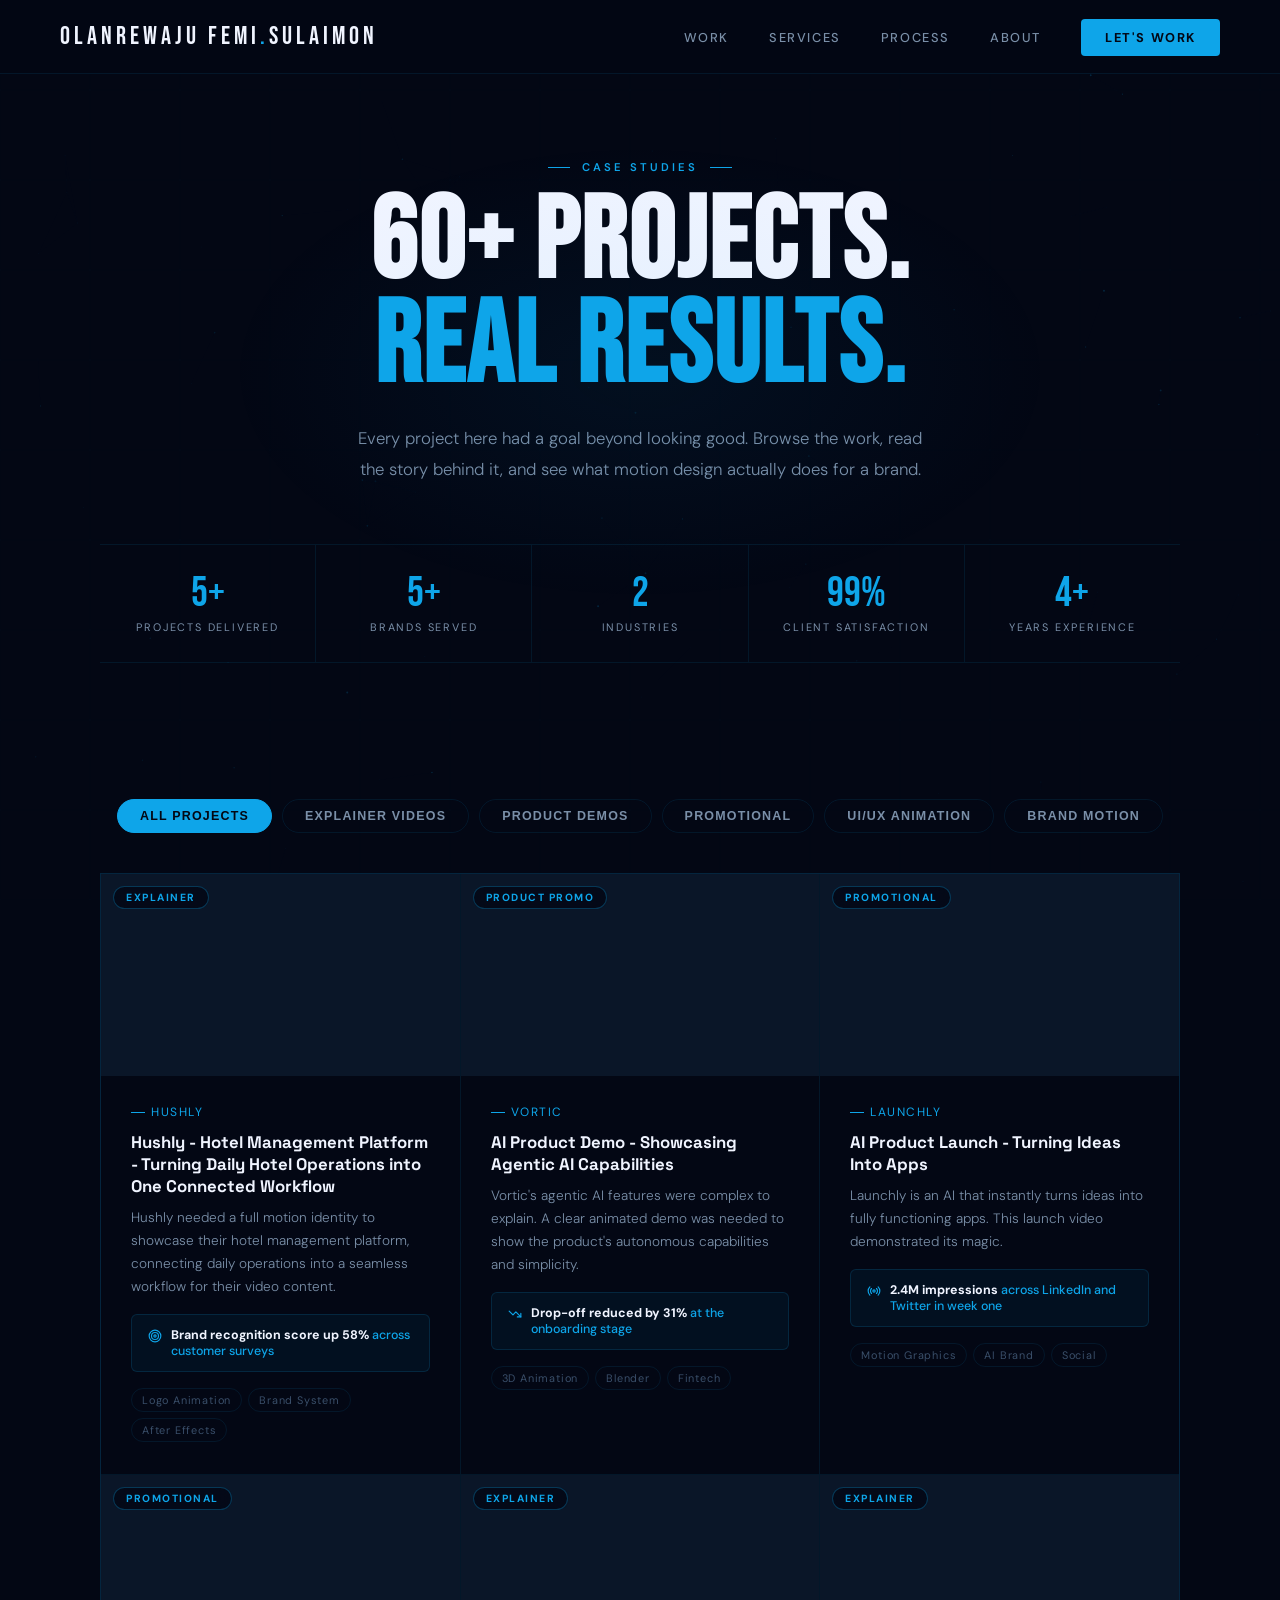
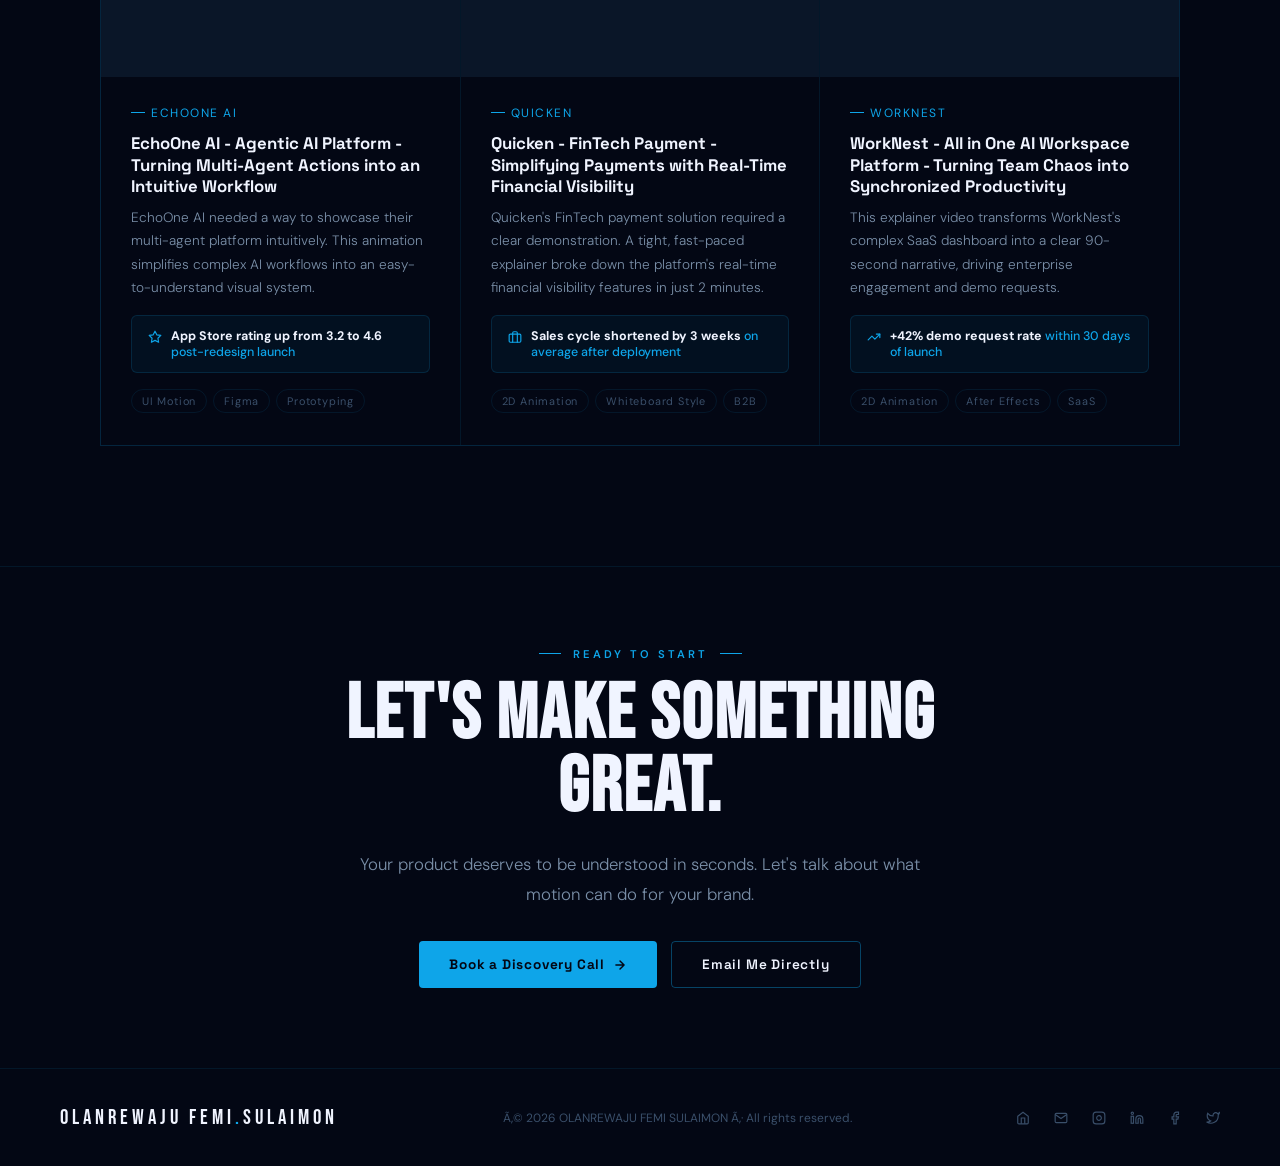
==== commit f91a5c23: "Remove custom cursor from all pages" ====
--- a/portfolio/index.html
+++ b/portfolio/index.html
@@ -49,8 +49,6 @@
 
 <body>
 
-  <div id="cd"></div>
-  <div id="cr"></div>
   <canvas id="bgc"></canvas>
 
   <!-- NAV -->
--- a/portfolio/project-css.css
+++ b/portfolio/project-css.css
@@ -49,40 +49,6 @@
   background-size: 257px auto;
   pointer-events: none;
   z-index: 999;
-}
-
-/* CURSOR */
-#cd {
-  width: 8px;
-  height: 8px;
-  background: var(--ac);
-  border-radius: 50%;
-  position: fixed;
-  top: 0;
-  left: 0;
-  pointer-events: none;
-  z-index: 9999;
-  will-change: transform
-}
-
-#cr {
-  width: 36px;
-  height: 36px;
-  border: 1.5px solid rgba(14, 165, 233, .45);
-  border-radius: 50%;
-  position: fixed;
-  top: 0;
-  left: 0;
-  pointer-events: none;
-  z-index: 9998;
-  will-change: transform;
-  transition: width .25s, height .25s, border-color .25s
-}
-
-#cr.big {
-  width: 58px;
-  height: 58px;
-  border-color: var(--ac)
 }
 
 /* CANVAS */
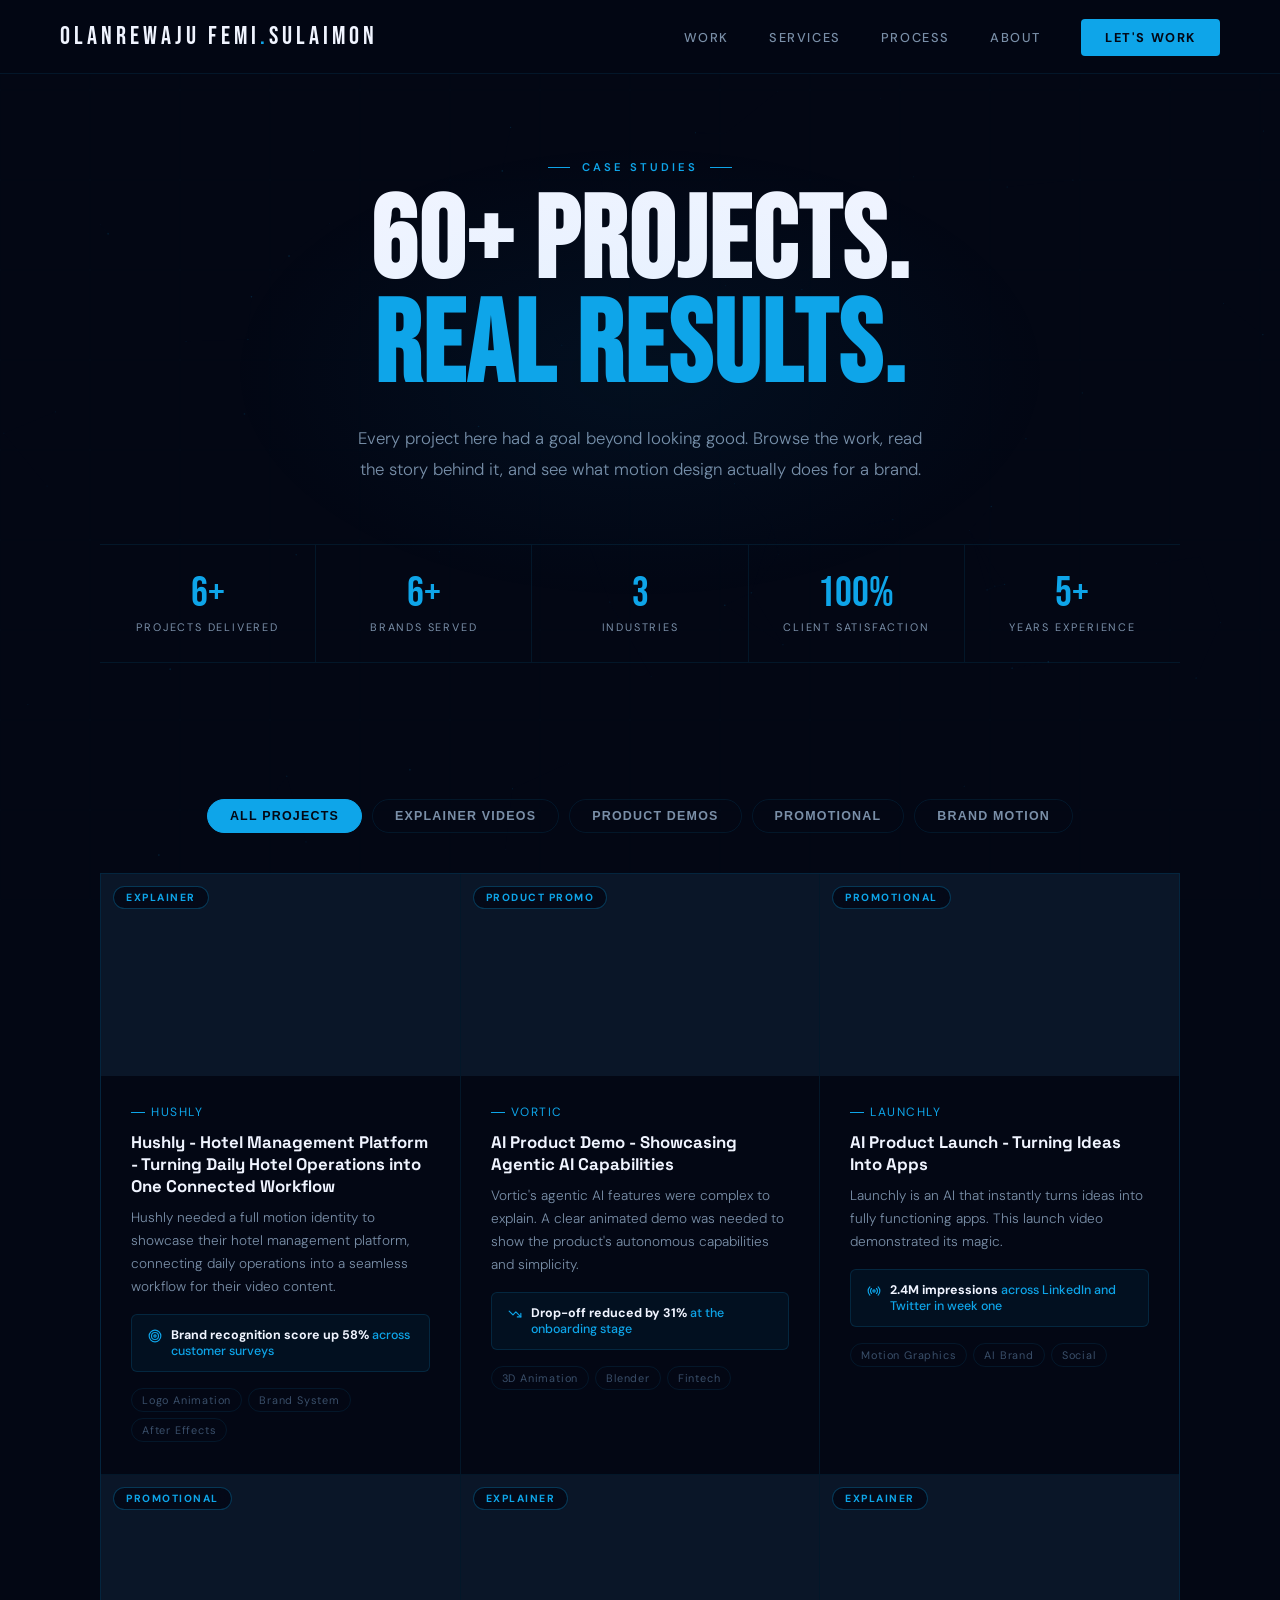
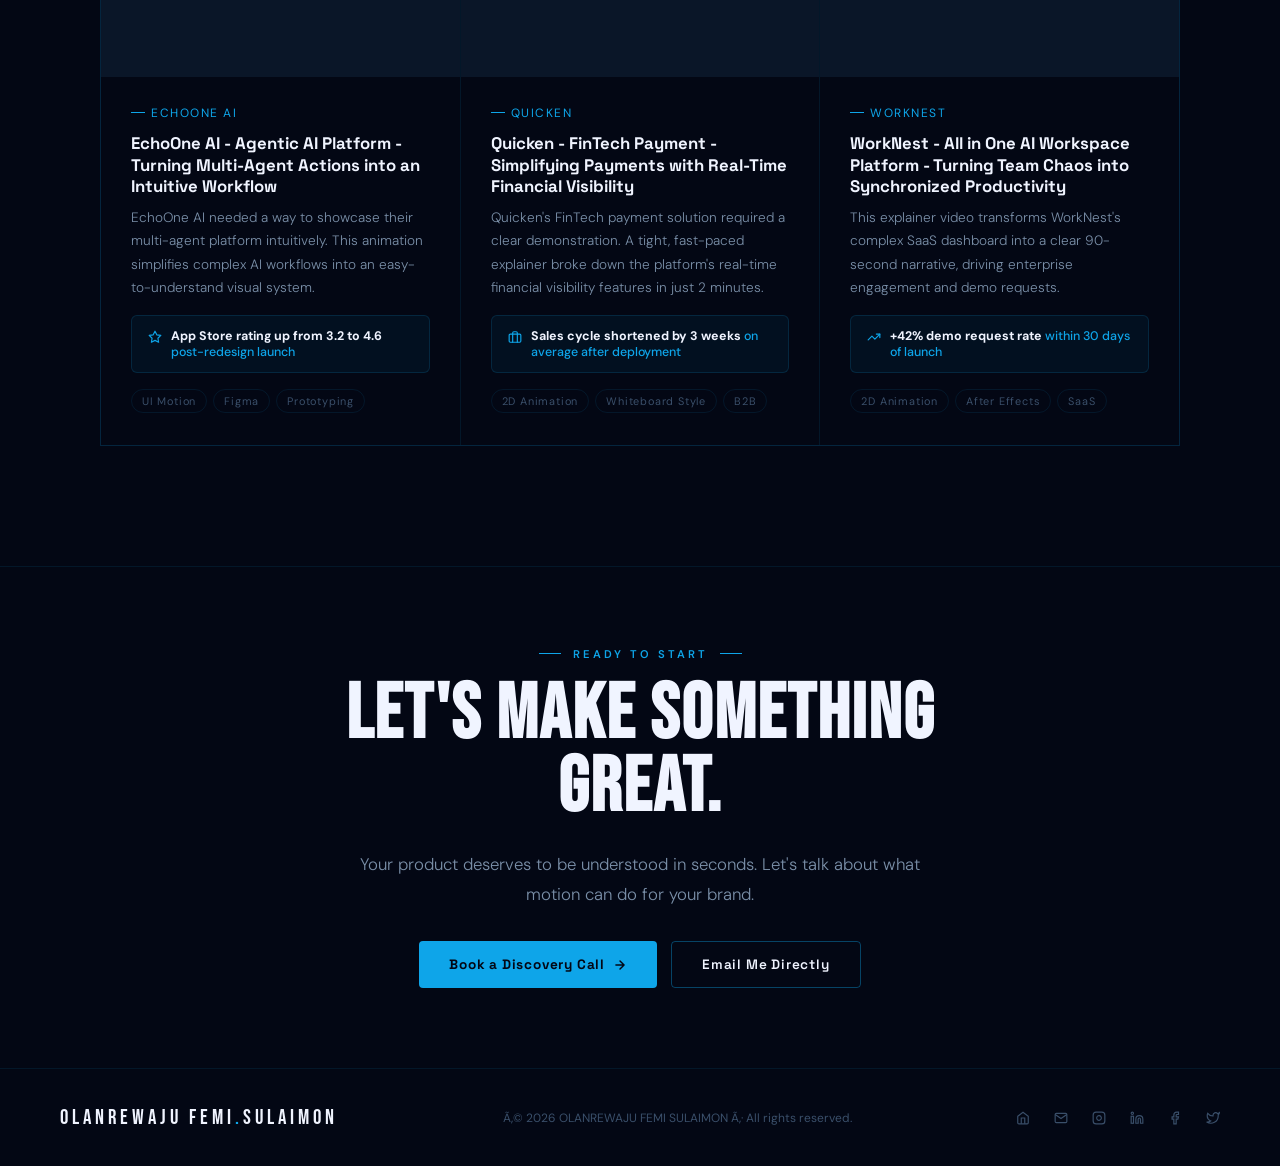
==== commit c615cb48: "Remove UI/UX Animation tab from portfolio filters" ====
--- a/portfolio/index.html
+++ b/portfolio/index.html
@@ -112,7 +112,6 @@
         <button class="ftag" data-filter="explainer">Explainer Videos</button>
         <button class="ftag" data-filter="product">Product Demos</button>
         <button class="ftag" data-filter="promo">Promotional</button>
-        <button class="ftag" data-filter="uiux">UI/UX Animation</button>
         <button class="ftag" data-filter="brand">Brand Motion</button>
       </div>
     </div>
--- a/portfolio/project-css.css
+++ b/portfolio/project-css.css
@@ -31,7 +31,7 @@
   color: var(--tp);
   font-family: 'DM Sans', 'Segoe UI', system-ui, sans-serif;
   overflow-x: hidden;
-  cursor: none
+  
 }
 
 body::before {
@@ -461,7 +461,7 @@
   letter-spacing: 1px;
   color: var(--tm);
   background: transparent;
-  cursor: none;
+  cursor: pointer;
   transition: all .25s;
   letter-spacing: 1.2px;
   text-transform: uppercase
@@ -498,7 +498,7 @@
   background: var(--bg);
   position: relative;
   overflow: hidden;
-  cursor: none;
+  cursor: pointer;
   transition: background .35s
 }
 
@@ -742,7 +742,7 @@
   align-items: center;
   justify-content: center;
   background: var(--bg3);
-  cursor: none;
+  cursor: pointer;
   transition: background .25s, border-color .25s
 }
 
@@ -805,7 +805,7 @@
   position: relative;
   z-index: 1;
   transition: background .3s, transform .3s;
-  cursor: none
+  cursor: pointer;
 }
 
 .modal-play:hover {
@@ -1124,7 +1124,7 @@
   letter-spacing: .8px;
   border-radius: 4px;
   border: none;
-  cursor: none;
+  cursor: pointer;
   text-decoration: none;
   display: inline-flex;
   align-items: center;
@@ -1147,7 +1147,7 @@
   letter-spacing: .8px;
   border-radius: 4px;
   border: 1px solid var(--bh);
-  cursor: none;
+  cursor: pointer;
   text-decoration: none;
   display: inline-flex;
   align-items: center;
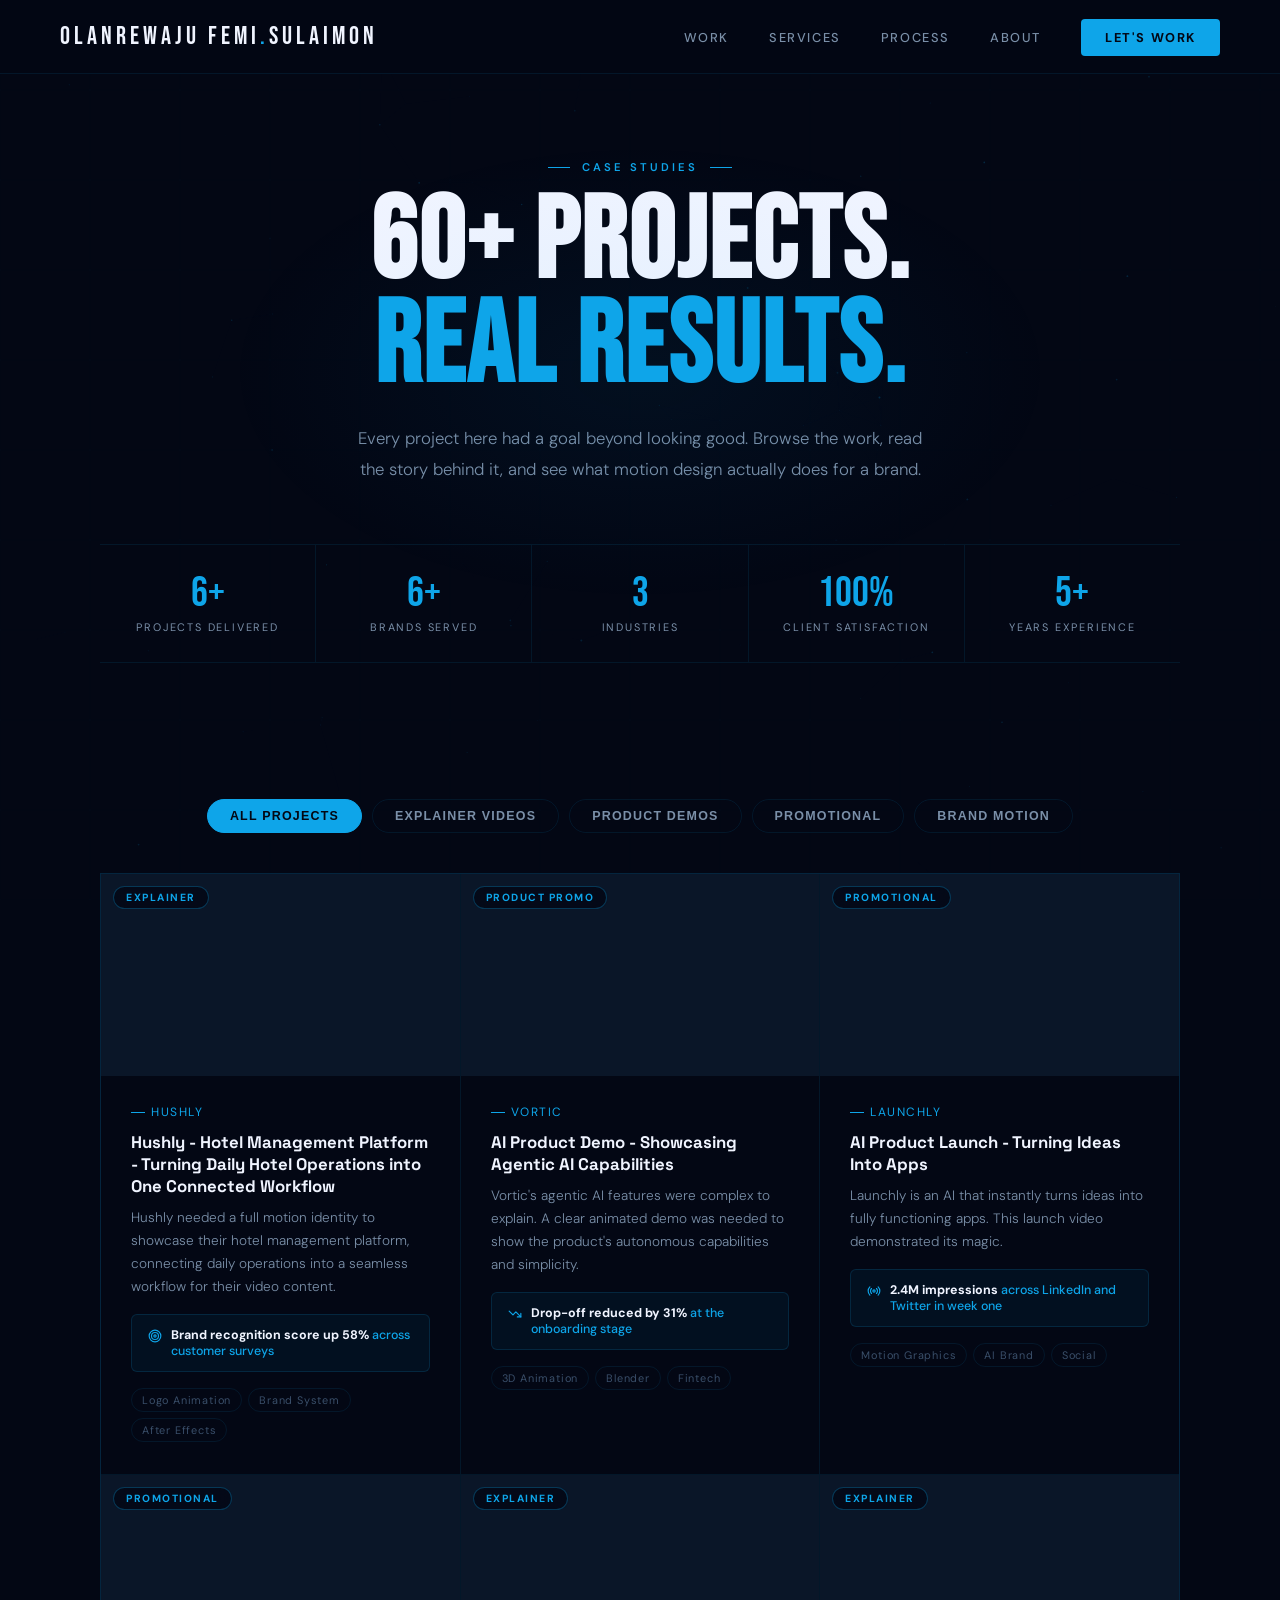
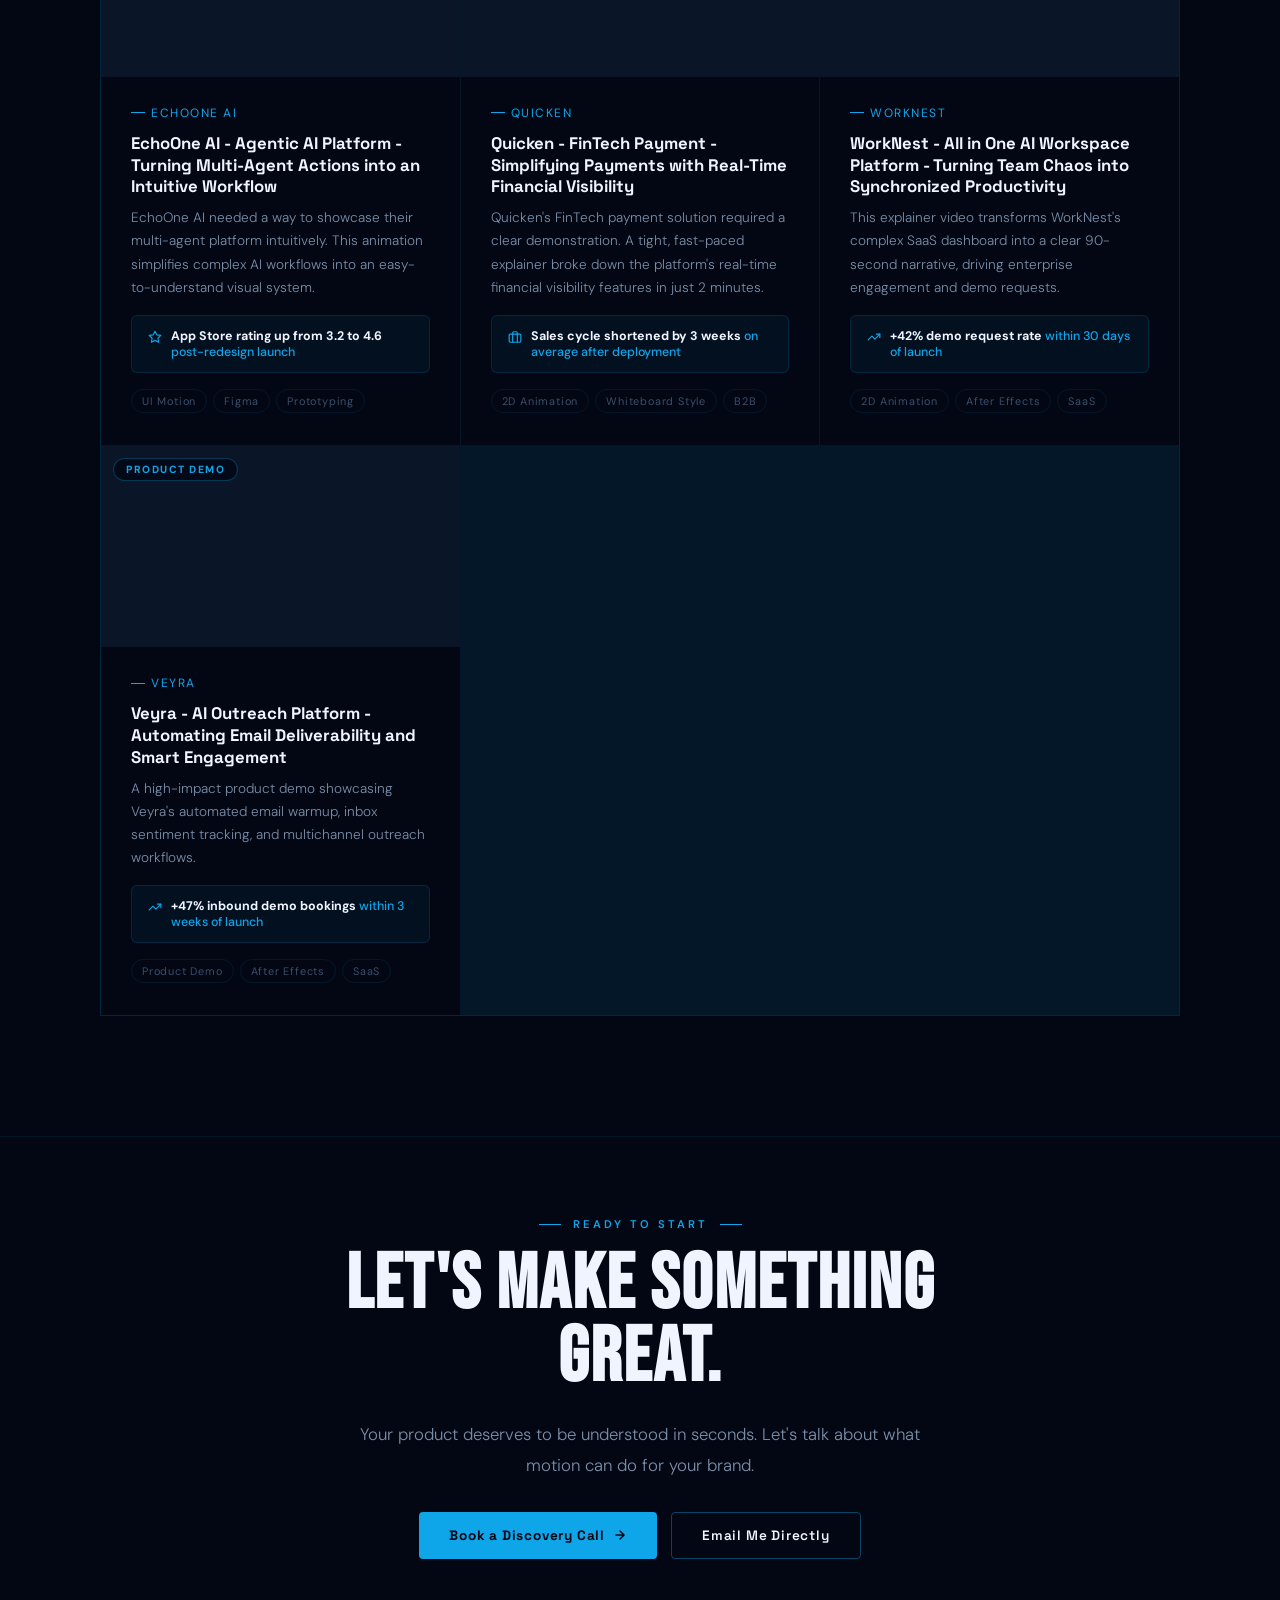
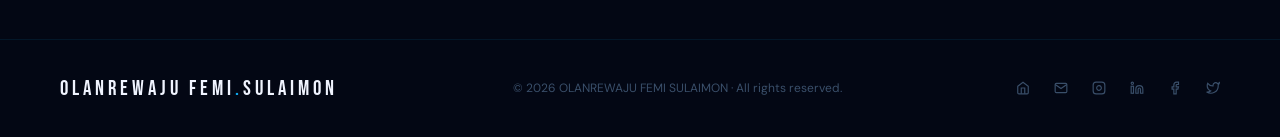
==== commit 2311bef4: "Add Veyra project with case study and video to portfolio" ====
--- a/portfolio/index.html
+++ b/portfolio/index.html
@@ -296,6 +296,35 @@
                 <polyline points="16 7 22 7 22 13" />
               </svg><span><strong>+42% demo request rate</strong> within 30 days of launch</span></div>
             <div class="pcard-tags"><span class="ptag">2D Animation</span><span class="ptag">After Effects</span><span
+                class="ptag">SaaS</span></div>
+          </div>
+        </div>
+
+        <!-- CARD 7 -->
+        <div class="pcard rv d6" data-cat="product" data-id="6">
+          <div class="pcard-thumb">
+            <iframe width="100%" height="100%" src="https://www.youtube.com/embed/J9zvB4RpaZs"
+              title="OLANREWAJU FEMI SULAIMON Motion Graphics Project" frameborder="0"
+              allow="accelerometer; autoplay; clipboard-write; encrypted-media; gyroscope; picture-in-picture; web-share"
+              allowfullscreen></iframe>
+            <span class="pcard-cat">Product Demo</span>
+            <div class="pcard-overlay">
+              <div class="view-btn">View Case Study <svg width="14" height="14" viewBox="0 0 24 24" fill="none"
+                  stroke="currentColor" stroke-width="2.5" stroke-linecap="round" stroke-linejoin="round">
+                  <path d="M5 12h14M12 5l7 7-7 7" />
+                </svg></div>
+            </div>
+          </div>
+          <div class="pcard-body">
+            <p class="pcard-client">Veyra</p>
+            <h3 class="pcard-title">Veyra - AI Outreach Platform - Automating Email Deliverability and Smart Engagement</h3>
+            <p class="pcard-desc">A high-impact product demo showcasing Veyra's automated email warmup, inbox sentiment tracking, and multichannel outreach workflows.</p>
+            <div class="pcard-result"><svg viewBox="0 0 24 24" width="14" height="14" fill="none" stroke="currentColor"
+                stroke-width="2" stroke-linecap="round" stroke-linejoin="round">
+                <polyline points="22 7 13.5 15.5 8.5 10.5 2 17" />
+                <polyline points="16 7 22 7 22 13" />
+              </svg><span><strong>+47% inbound demo bookings</strong> within 3 weeks of launch</span></div>
+            <div class="pcard-tags"><span class="ptag">Product Demo</span><span class="ptag">After Effects</span><span
                 class="ptag">SaaS</span></div>
           </div>
         </div>
@@ -330,7 +359,7 @@
 
   <footer>
     <a href="OLANREWAJU-SULAIMON.html" class="flogo">OLANREWAJU FEMI<em>.</em>SULAIMON</a>
-    <p class="fcopy">Ã‚© 2026 OLANREWAJU FEMI SULAIMON Ã‚· All rights reserved.</p>
+    <p class="fcopy">© 2026 OLANREWAJU FEMI SULAIMON · All rights reserved.</p>
 
     <div class="flinks">
       <a href='/' title='Home'>
@@ -450,7 +479,7 @@
     </div>
   </div>
 
-  <script src="./project-script.js?v=5" defer></script>
+  <script src="./project-script.js?v=6" defer></script>
 </body>
 
 </html>
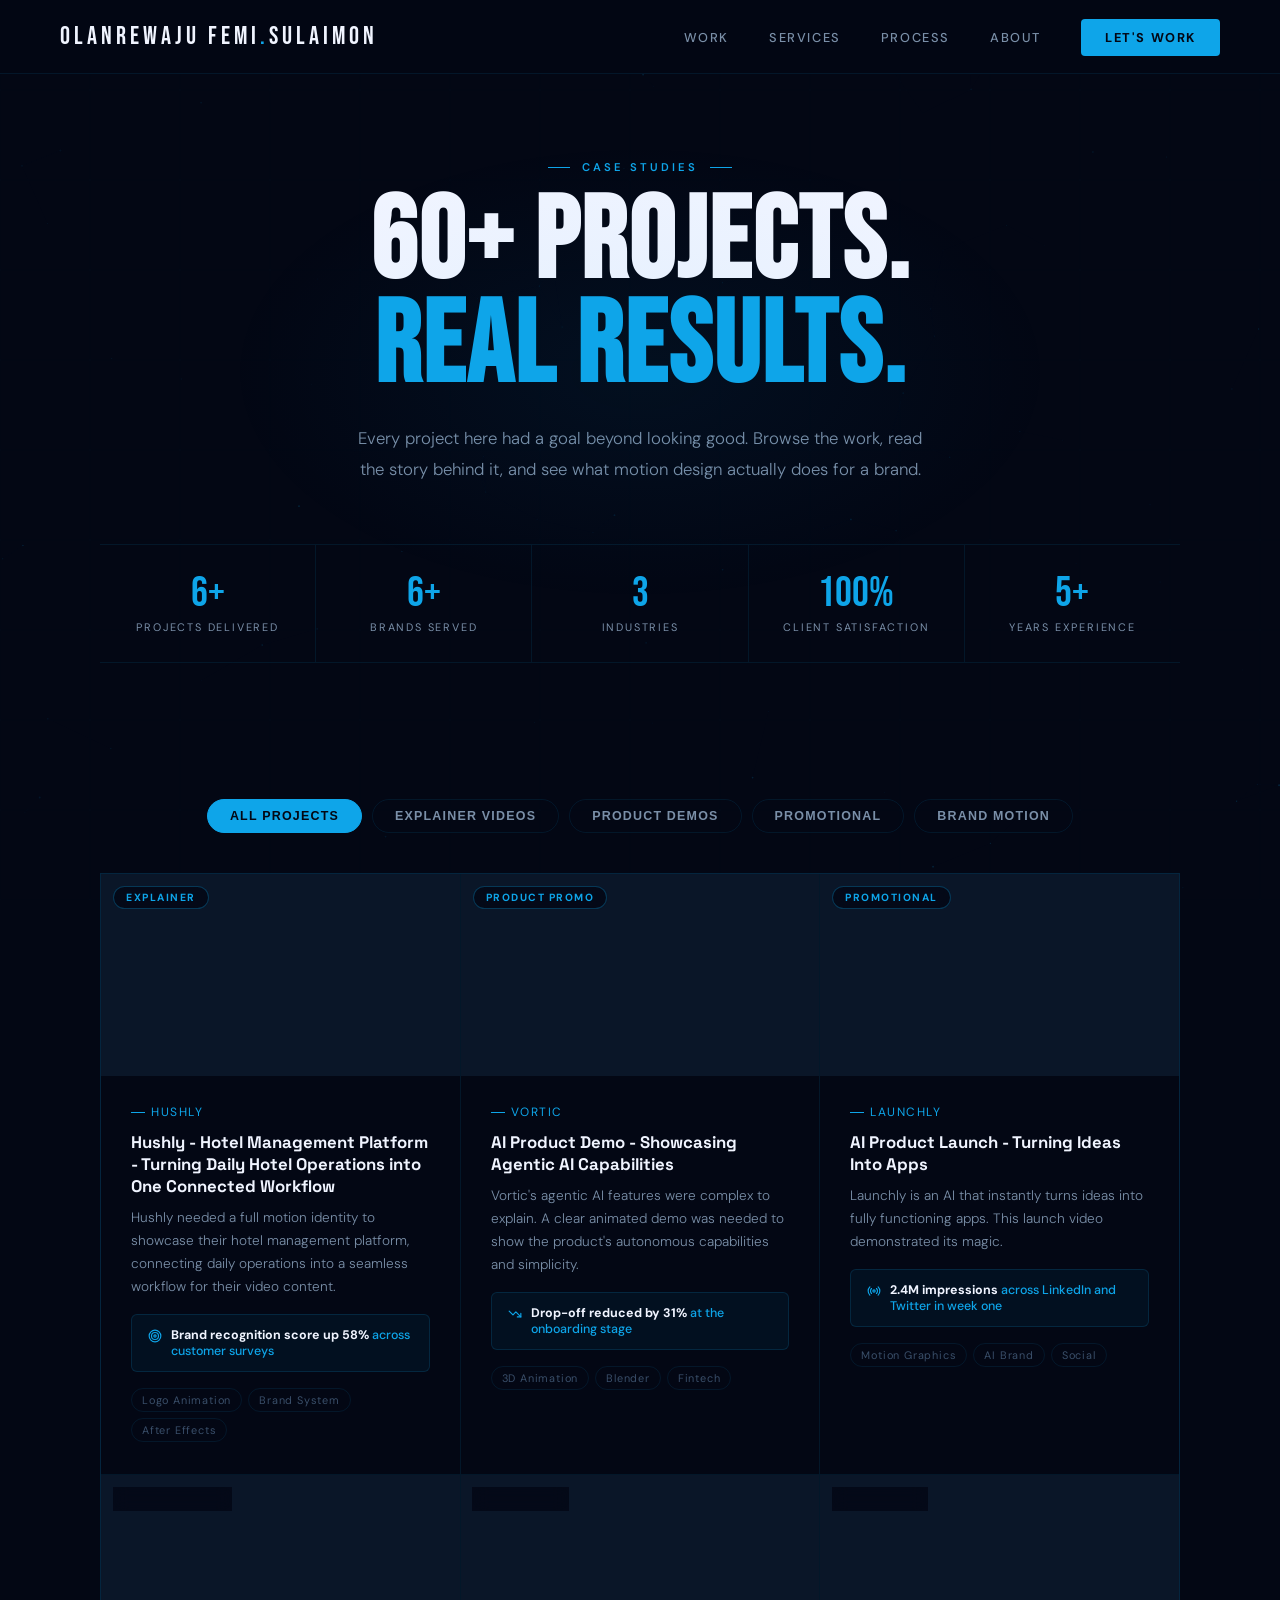
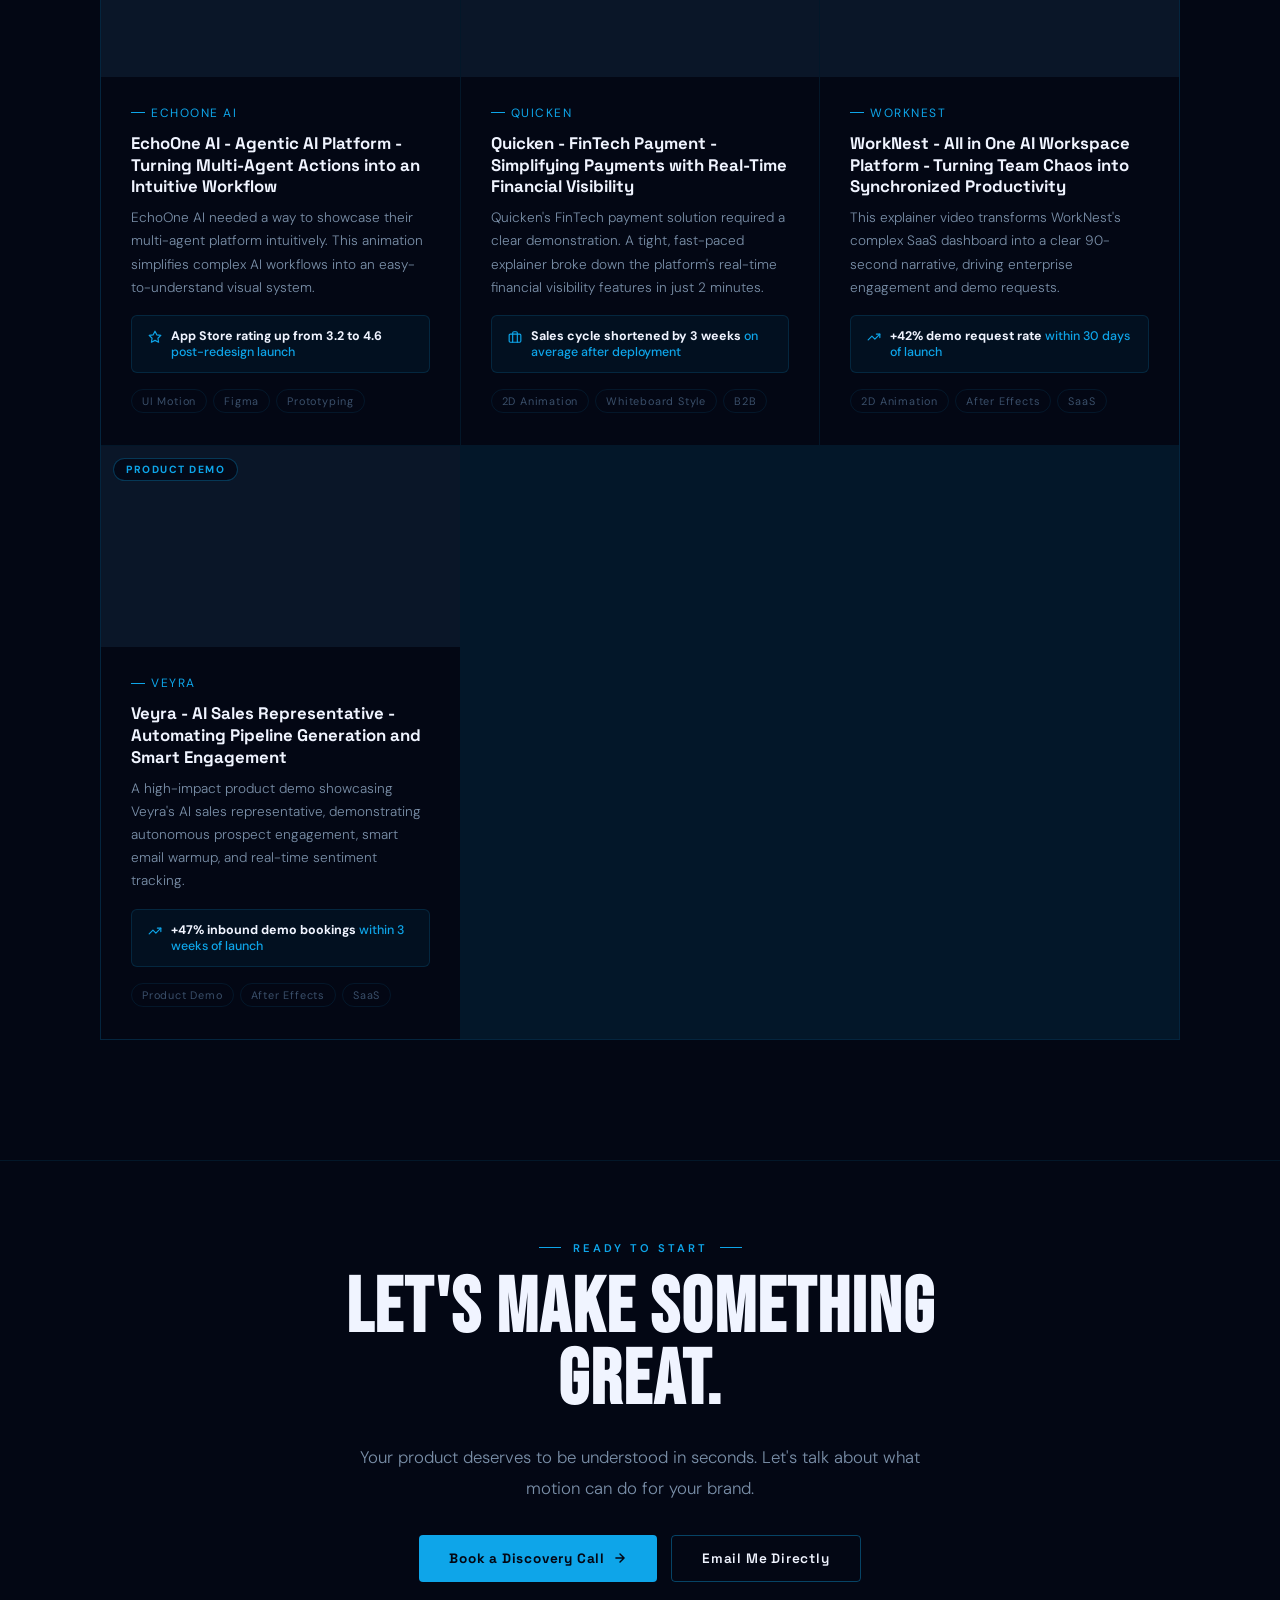
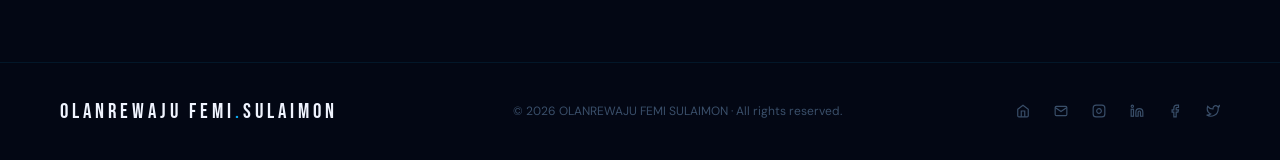
==== commit 4ec23520: "Update Veyra description to AI Sales Representative" ====
--- a/portfolio/index.html
+++ b/portfolio/index.html
@@ -317,8 +317,8 @@
           </div>
           <div class="pcard-body">
             <p class="pcard-client">Veyra</p>
-            <h3 class="pcard-title">Veyra - AI Outreach Platform - Automating Email Deliverability and Smart Engagement</h3>
-            <p class="pcard-desc">A high-impact product demo showcasing Veyra's automated email warmup, inbox sentiment tracking, and multichannel outreach workflows.</p>
+            <h3 class="pcard-title">Veyra - AI Sales Representative - Automating Pipeline Generation and Smart Engagement</h3>
+            <p class="pcard-desc">A high-impact product demo showcasing Veyra's AI sales representative, demonstrating autonomous prospect engagement, smart email warmup, and real-time sentiment tracking.</p>
             <div class="pcard-result"><svg viewBox="0 0 24 24" width="14" height="14" fill="none" stroke="currentColor"
                 stroke-width="2" stroke-linecap="round" stroke-linejoin="round">
                 <polyline points="22 7 13.5 15.5 8.5 10.5 2 17" />
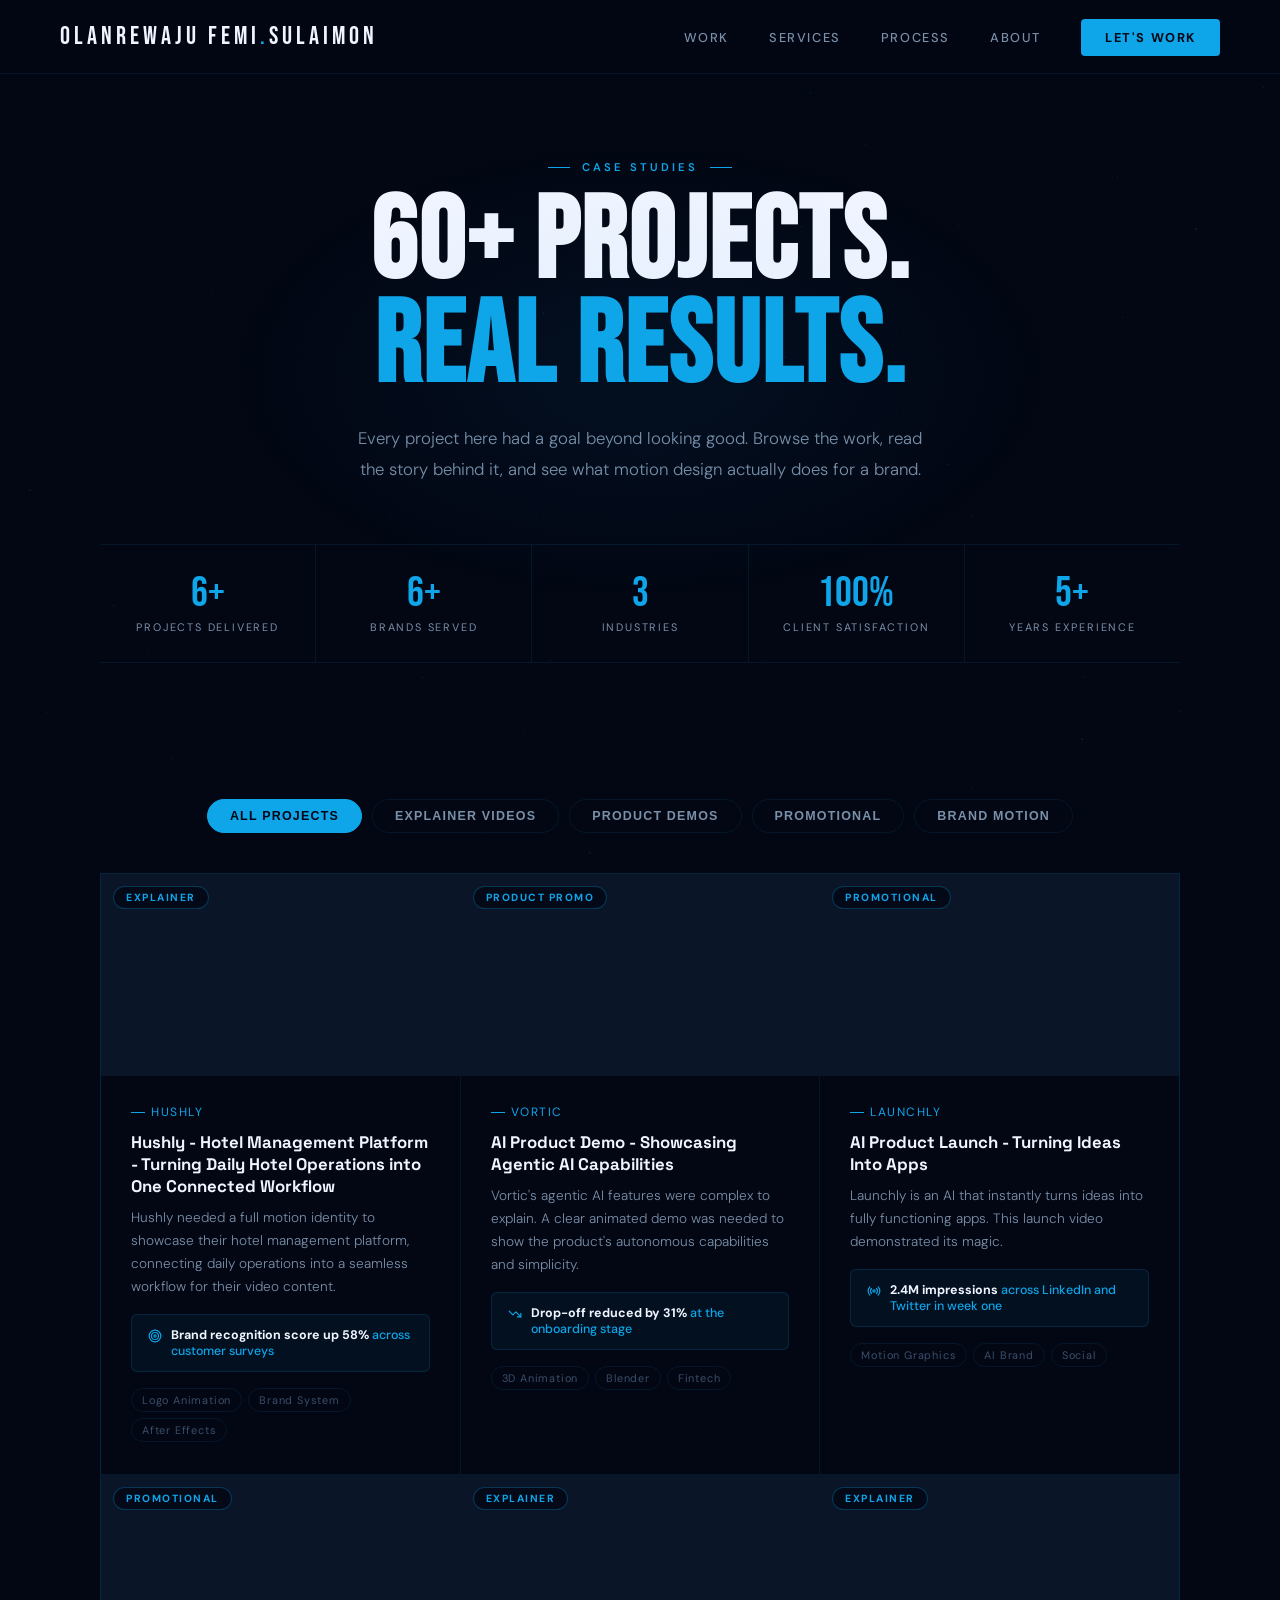
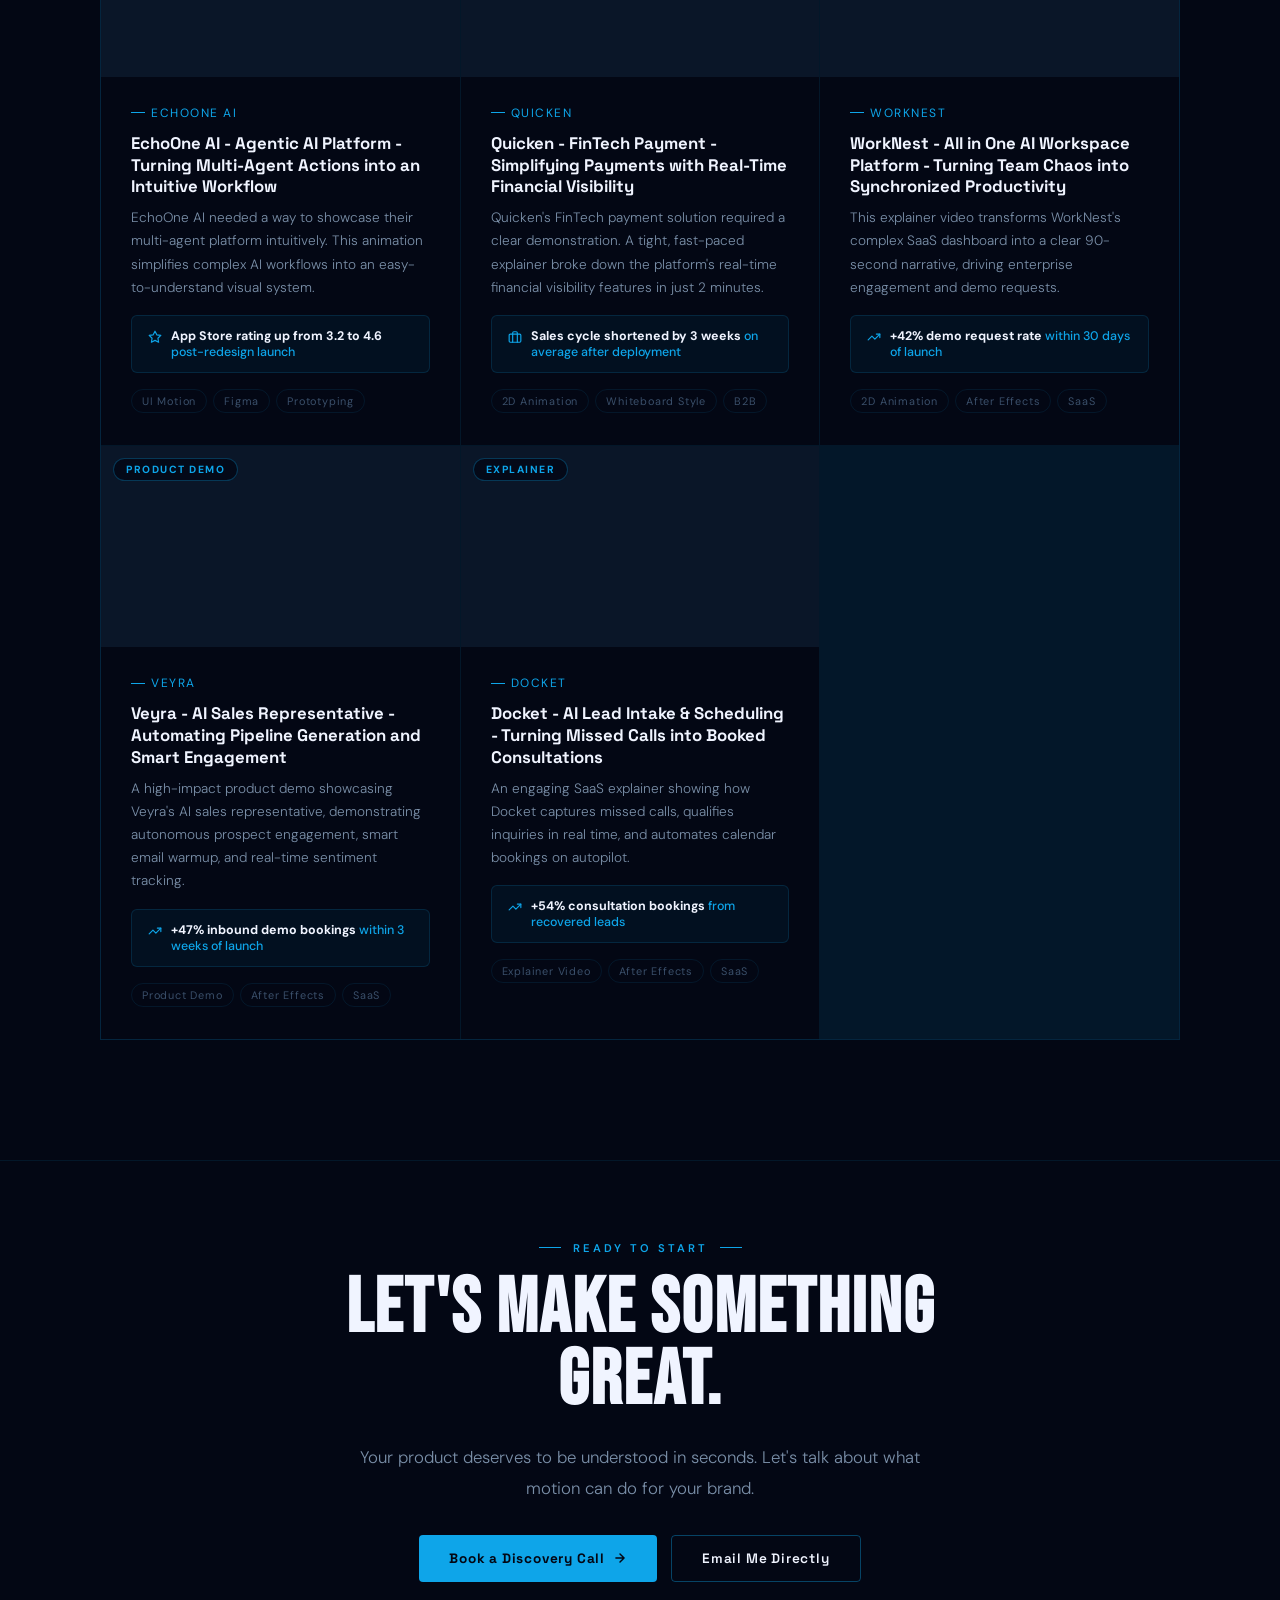
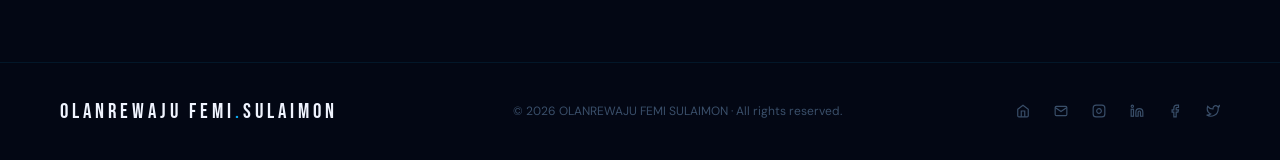
==== commit ab5bae1a: "Add Docket project with case study and video to portfolio" ====
--- a/portfolio/index.html
+++ b/portfolio/index.html
@@ -325,6 +325,35 @@
                 <polyline points="16 7 22 7 22 13" />
               </svg><span><strong>+47% inbound demo bookings</strong> within 3 weeks of launch</span></div>
             <div class="pcard-tags"><span class="ptag">Product Demo</span><span class="ptag">After Effects</span><span
+                class="ptag">SaaS</span></div>
+          </div>
+        </div>
+
+        <!-- CARD 8 -->
+        <div class="pcard rv d1" data-cat="explainer" data-id="7">
+          <div class="pcard-thumb">
+            <iframe width="100%" height="100%" src="https://www.youtube.com/embed/Jf6m84egrzU"
+              title="OLANREWAJU FEMI SULAIMON Motion Graphics Project" frameborder="0"
+              allow="accelerometer; autoplay; clipboard-write; encrypted-media; gyroscope; picture-in-picture; web-share"
+              allowfullscreen></iframe>
+            <span class="pcard-cat">Explainer</span>
+            <div class="pcard-overlay">
+              <div class="view-btn">View Case Study <svg width="14" height="14" viewBox="0 0 24 24" fill="none"
+                  stroke="currentColor" stroke-width="2.5" stroke-linecap="round" stroke-linejoin="round">
+                  <path d="M5 12h14M12 5l7 7-7 7" />
+                </svg></div>
+            </div>
+          </div>
+          <div class="pcard-body">
+            <p class="pcard-client">Docket</p>
+            <h3 class="pcard-title">Docket - AI Lead Intake & Scheduling - Turning Missed Calls into Booked Consultations</h3>
+            <p class="pcard-desc">An engaging SaaS explainer showing how Docket captures missed calls, qualifies inquiries in real time, and automates calendar bookings on autopilot.</p>
+            <div class="pcard-result"><svg viewBox="0 0 24 24" width="14" height="14" fill="none" stroke="currentColor"
+                stroke-width="2" stroke-linecap="round" stroke-linejoin="round">
+                <polyline points="22 7 13.5 15.5 8.5 10.5 2 17" />
+                <polyline points="16 7 22 7 22 13" />
+              </svg><span><strong>+54% consultation bookings</strong> from recovered leads</span></div>
+            <div class="pcard-tags"><span class="ptag">Explainer Video</span><span class="ptag">After Effects</span><span
                 class="ptag">SaaS</span></div>
           </div>
         </div>
@@ -479,7 +508,7 @@
     </div>
   </div>
 
-  <script src="./project-script.js?v=6" defer></script>
+  <script src="./project-script.js?v=7" defer></script>
 </body>
 
 </html>
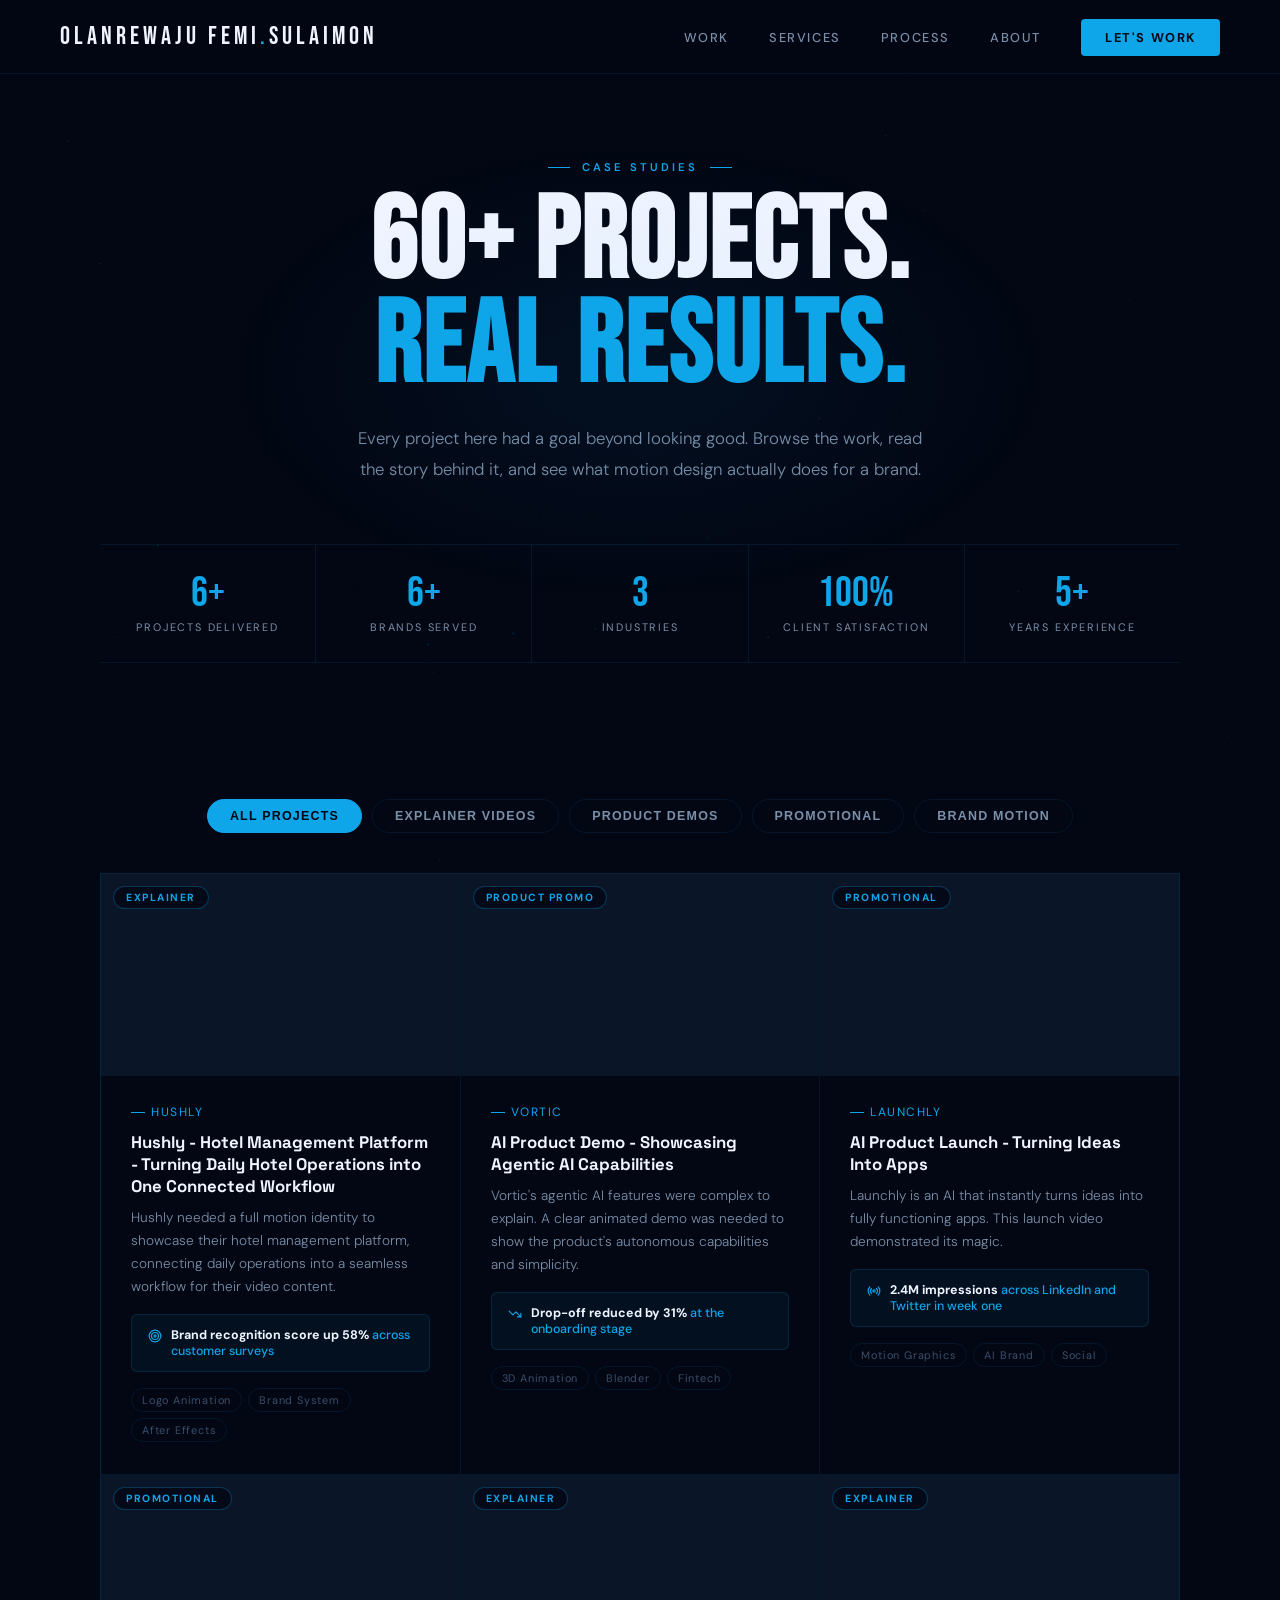
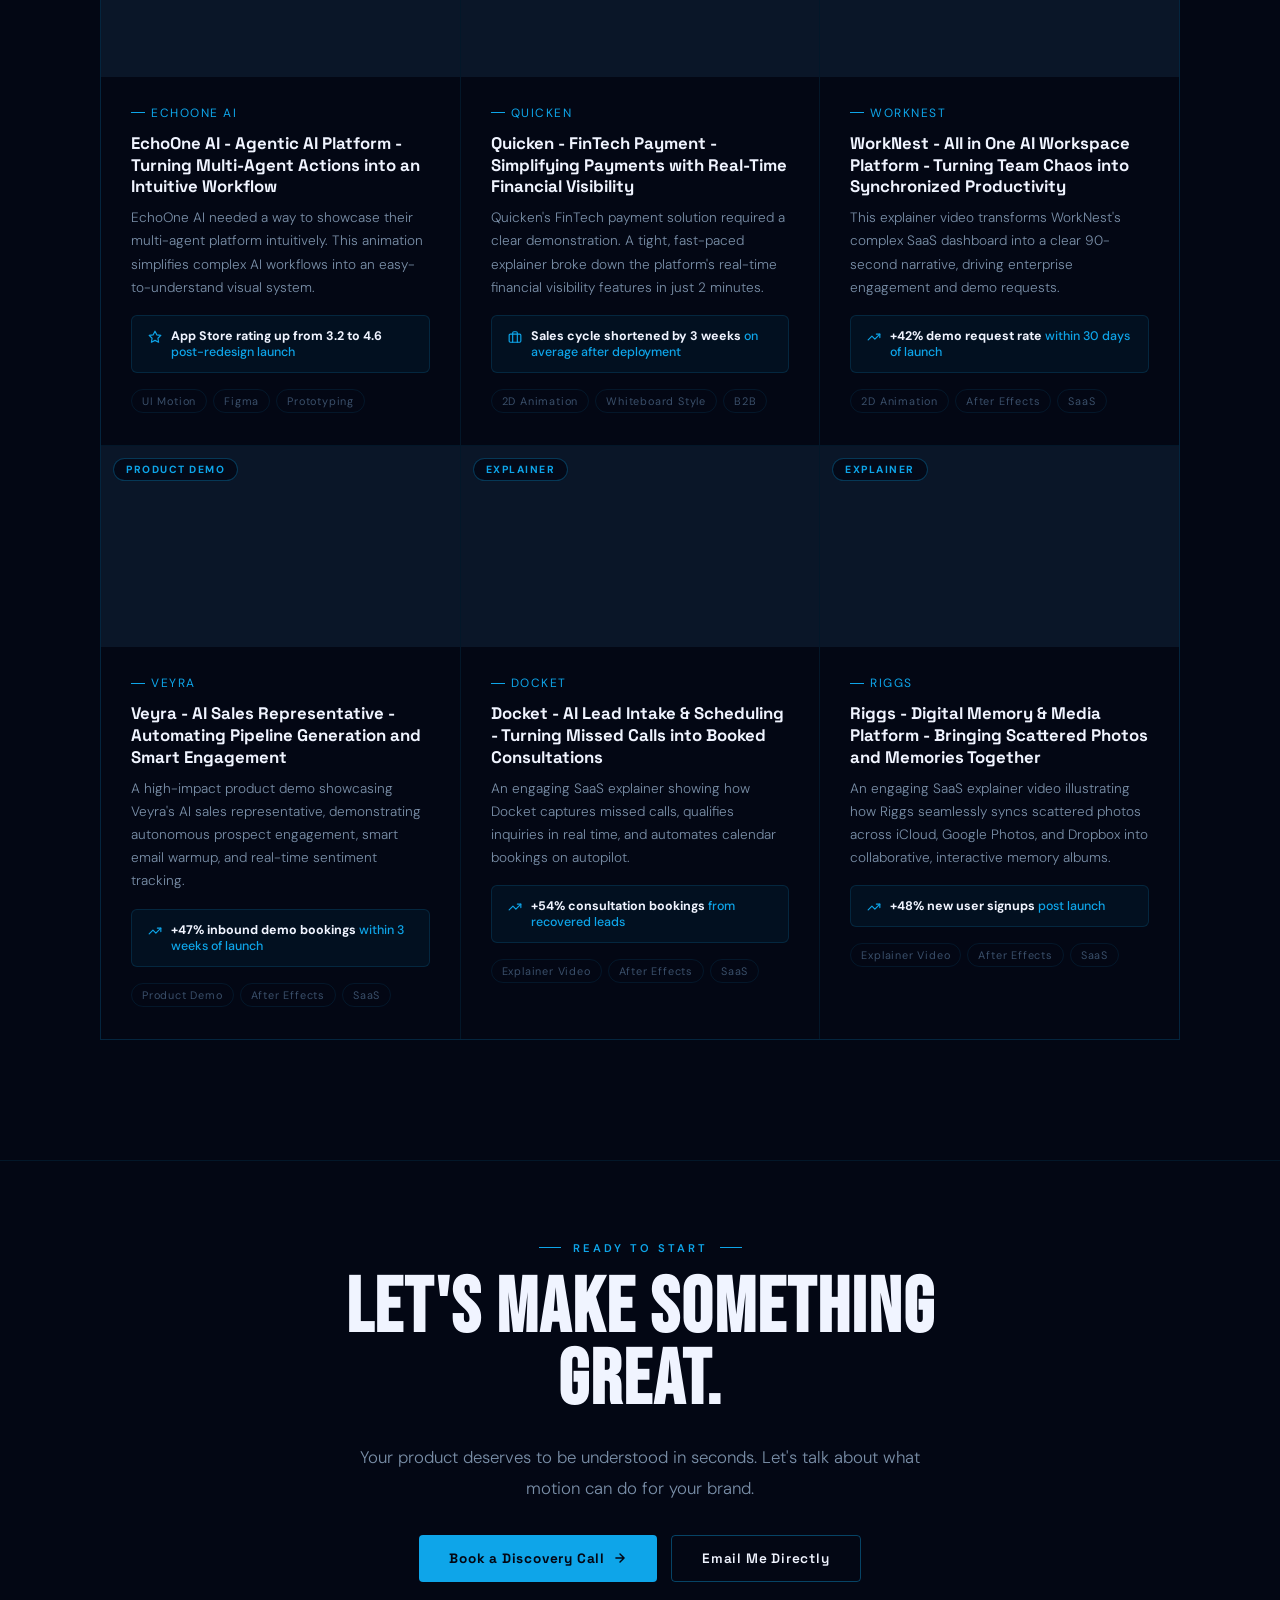
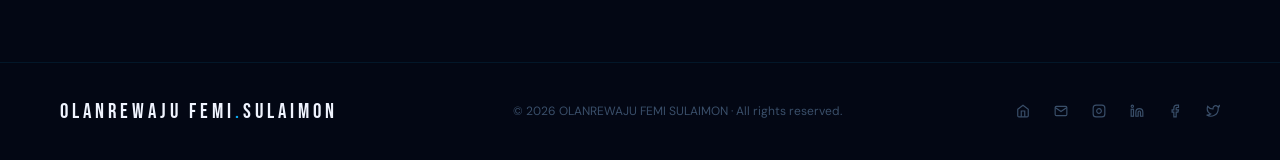
==== commit d55f36f8: "Add Riggs explainer video project to portfolio" ====
--- a/portfolio/index.html
+++ b/portfolio/index.html
@@ -353,6 +353,35 @@
                 <polyline points="22 7 13.5 15.5 8.5 10.5 2 17" />
                 <polyline points="16 7 22 7 22 13" />
               </svg><span><strong>+54% consultation bookings</strong> from recovered leads</span></div>
+            <div class="pcard-tags"><span class="ptag">Explainer Video</span><span class="ptag">After Effects</span><span
+                class="ptag">SaaS</span></div>
+          </div>
+        </div>
+
+        <!-- CARD 9 -->
+        <div class="pcard rv d2" data-cat="explainer" data-id="8">
+          <div class="pcard-thumb">
+            <iframe width="100%" height="100%" src="https://www.youtube.com/embed/AL8lvCDXEp0"
+              title="OLANREWAJU FEMI SULAIMON Motion Graphics Project" frameborder="0"
+              allow="accelerometer; autoplay; clipboard-write; encrypted-media; gyroscope; picture-in-picture; web-share"
+              allowfullscreen></iframe>
+            <span class="pcard-cat">Explainer</span>
+            <div class="pcard-overlay">
+              <div class="view-btn">View Case Study <svg width="14" height="14" viewBox="0 0 24 24" fill="none"
+                  stroke="currentColor" stroke-width="2.5" stroke-linecap="round" stroke-linejoin="round">
+                  <path d="M5 12h14M12 5l7 7-7 7" />
+                </svg></div>
+            </div>
+          </div>
+          <div class="pcard-body">
+            <p class="pcard-client">Riggs</p>
+            <h3 class="pcard-title">Riggs - Digital Memory & Media Platform - Bringing Scattered Photos and Memories Together</h3>
+            <p class="pcard-desc">An engaging SaaS explainer video illustrating how Riggs seamlessly syncs scattered photos across iCloud, Google Photos, and Dropbox into collaborative, interactive memory albums.</p>
+            <div class="pcard-result"><svg viewBox="0 0 24 24" width="14" height="14" fill="none" stroke="currentColor"
+                stroke-width="2" stroke-linecap="round" stroke-linejoin="round">
+                <polyline points="22 7 13.5 15.5 8.5 10.5 2 17" />
+                <polyline points="16 7 22 7 22 13" />
+              </svg><span><strong>+48% new user signups</strong> post launch</span></div>
             <div class="pcard-tags"><span class="ptag">Explainer Video</span><span class="ptag">After Effects</span><span
                 class="ptag">SaaS</span></div>
           </div>
@@ -508,7 +537,7 @@
     </div>
   </div>
 
-  <script src="./project-script.js?v=7" defer></script>
+  <script src="./project-script.js?v=8" defer></script>
 </body>
 
 </html>
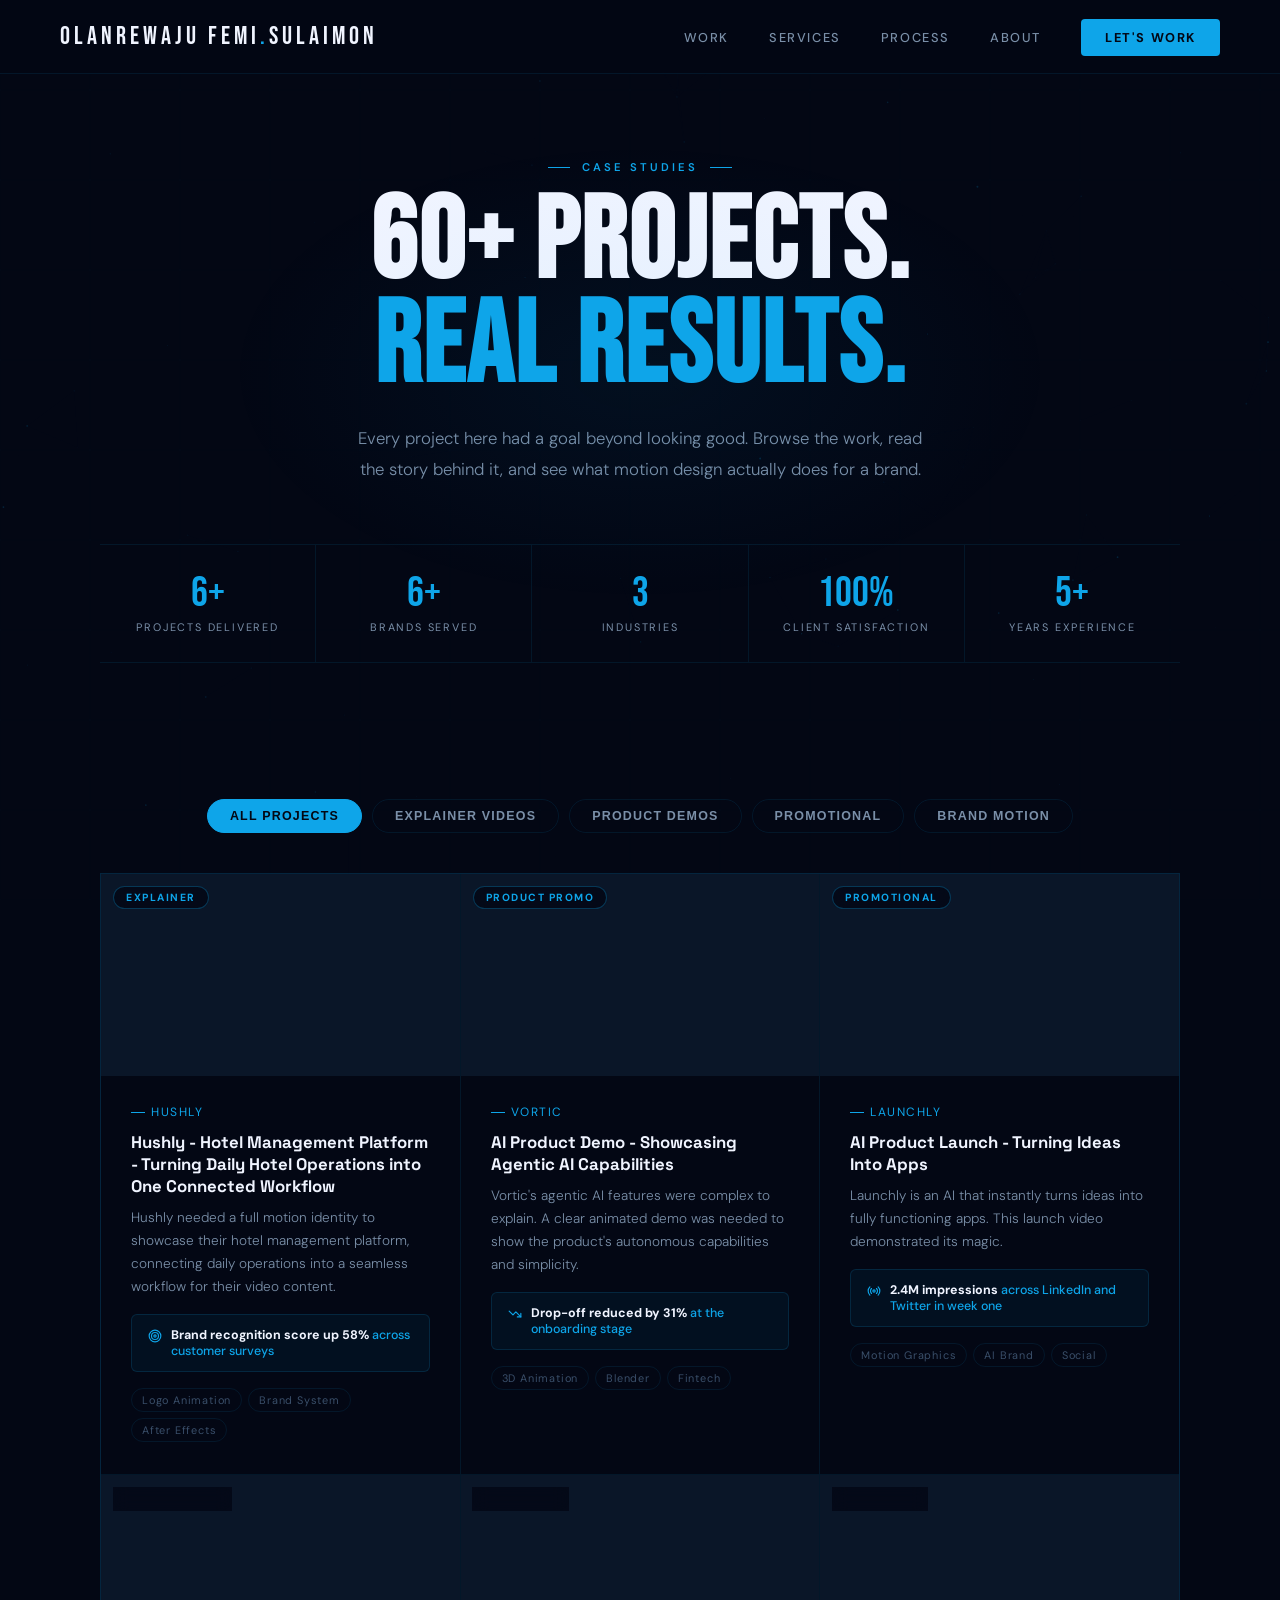
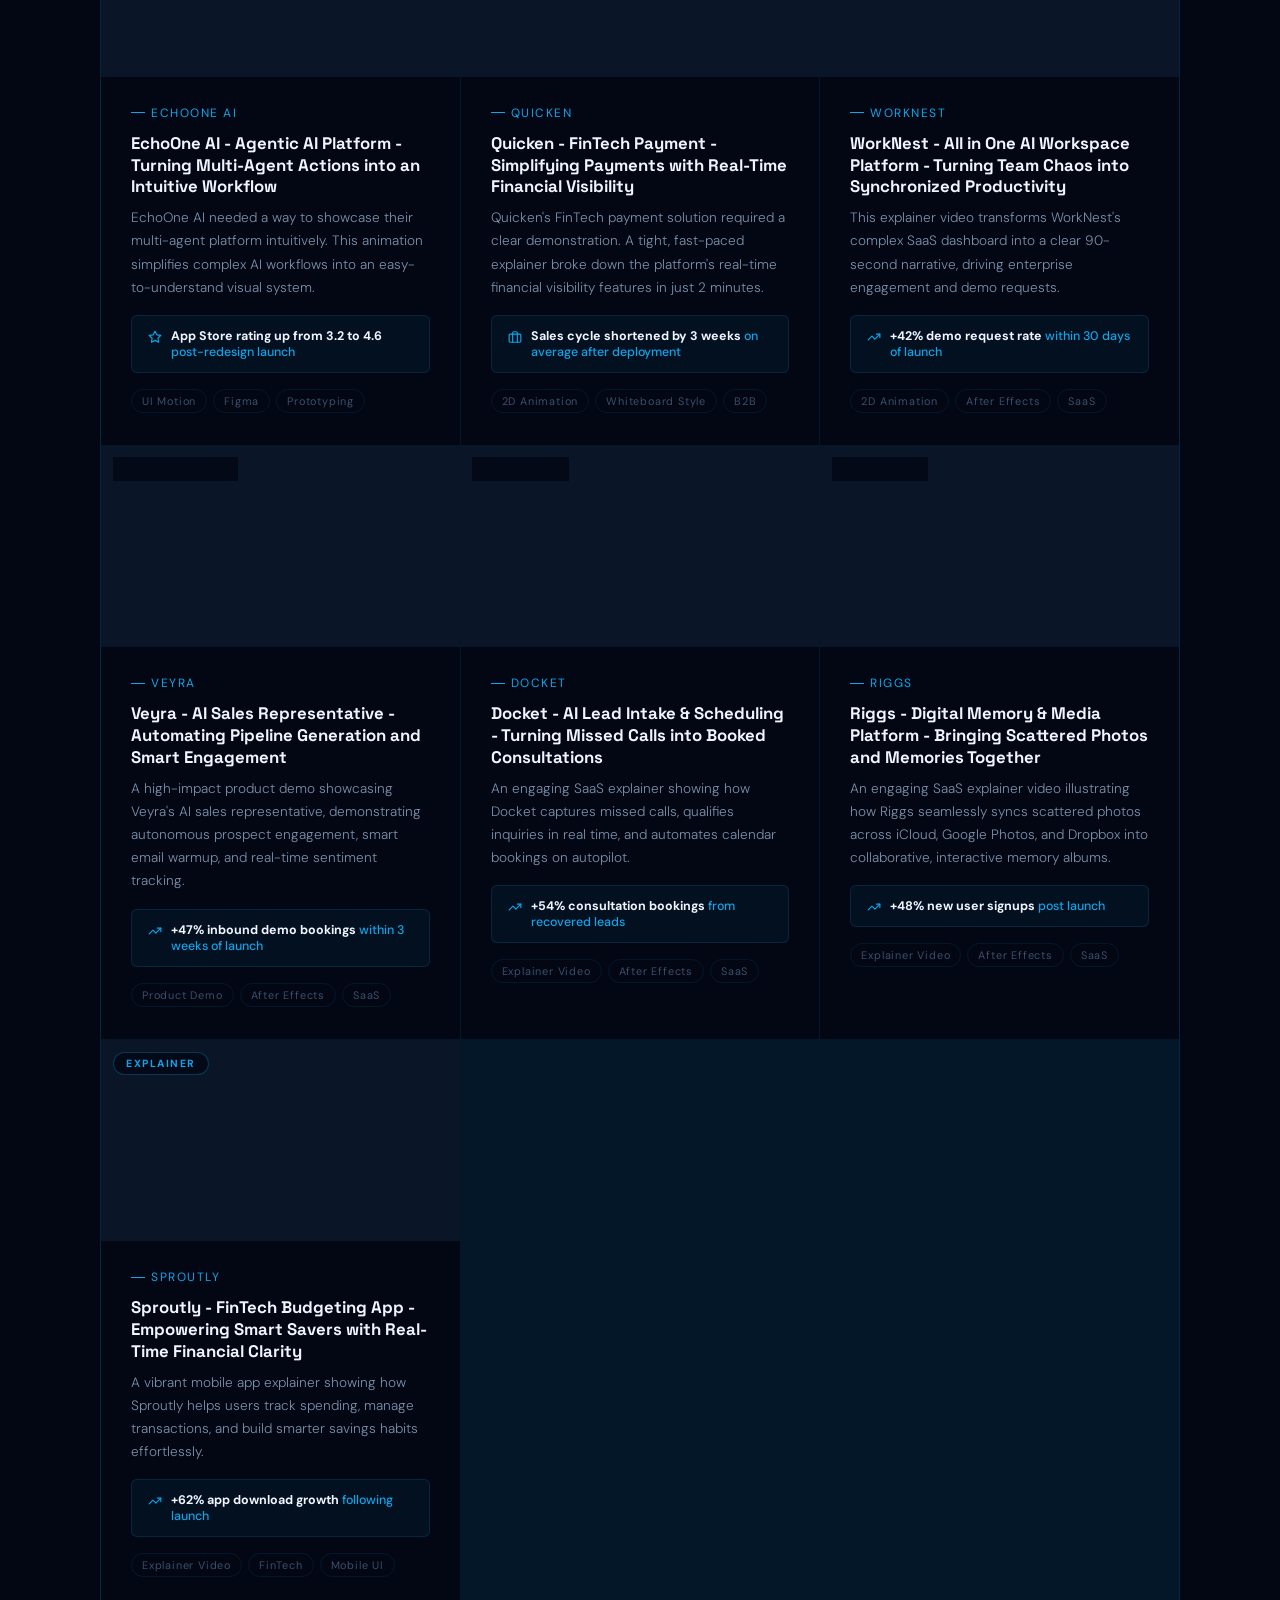
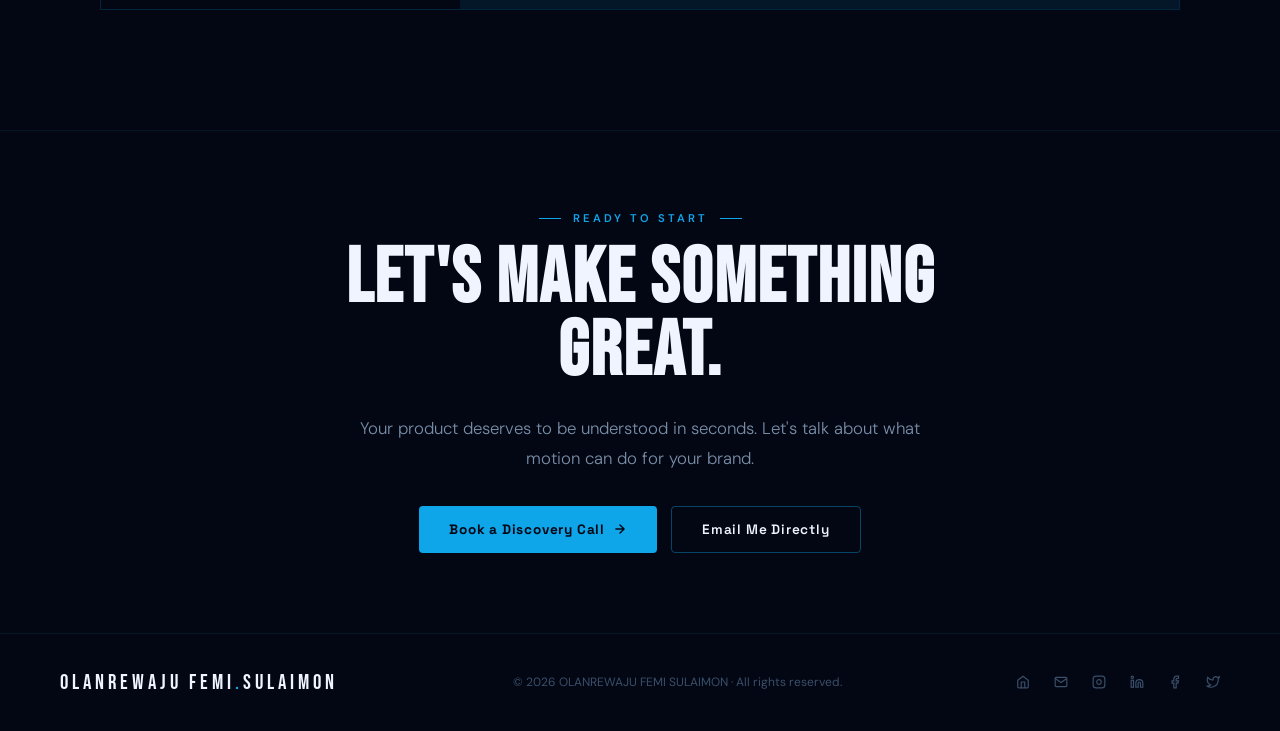
==== commit 2f724ccf: "Add Sproutly explainer video project to portfolio" ====
--- a/portfolio/index.html
+++ b/portfolio/index.html
@@ -384,6 +384,35 @@
               </svg><span><strong>+48% new user signups</strong> post launch</span></div>
             <div class="pcard-tags"><span class="ptag">Explainer Video</span><span class="ptag">After Effects</span><span
                 class="ptag">SaaS</span></div>
+          </div>
+        </div>
+
+        <!-- CARD 10 -->
+        <div class="pcard rv d3" data-cat="explainer" data-id="9">
+          <div class="pcard-thumb">
+            <iframe width="100%" height="100%" src="https://www.youtube.com/embed/TLUEkXLo62E"
+              title="OLANREWAJU FEMI SULAIMON Motion Graphics Project" frameborder="0"
+              allow="accelerometer; autoplay; clipboard-write; encrypted-media; gyroscope; picture-in-picture; web-share"
+              allowfullscreen></iframe>
+            <span class="pcard-cat">Explainer</span>
+            <div class="pcard-overlay">
+              <div class="view-btn">View Case Study <svg width="14" height="14" viewBox="0 0 24 24" fill="none"
+                  stroke="currentColor" stroke-width="2.5" stroke-linecap="round" stroke-linejoin="round">
+                  <path d="M5 12h14M12 5l7 7-7 7" />
+                </svg></div>
+            </div>
+          </div>
+          <div class="pcard-body">
+            <p class="pcard-client">Sproutly</p>
+            <h3 class="pcard-title">Sproutly - FinTech Budgeting App - Empowering Smart Savers with Real-Time Financial Clarity</h3>
+            <p class="pcard-desc">A vibrant mobile app explainer showing how Sproutly helps users track spending, manage transactions, and build smarter savings habits effortlessly.</p>
+            <div class="pcard-result"><svg viewBox="0 0 24 24" width="14" height="14" fill="none" stroke="currentColor"
+                stroke-width="2" stroke-linecap="round" stroke-linejoin="round">
+                <polyline points="22 7 13.5 15.5 8.5 10.5 2 17" />
+                <polyline points="16 7 22 7 22 13" />
+              </svg><span><strong>+62% app download growth</strong> following launch</span></div>
+            <div class="pcard-tags"><span class="ptag">Explainer Video</span><span class="ptag">FinTech</span><span
+                class="ptag">Mobile UI</span></div>
           </div>
         </div>
 
@@ -537,7 +566,7 @@
     </div>
   </div>
 
-  <script src="./project-script.js?v=8" defer></script>
+  <script src="./project-script.js?v=9" defer></script>
 </body>
 
 </html>
